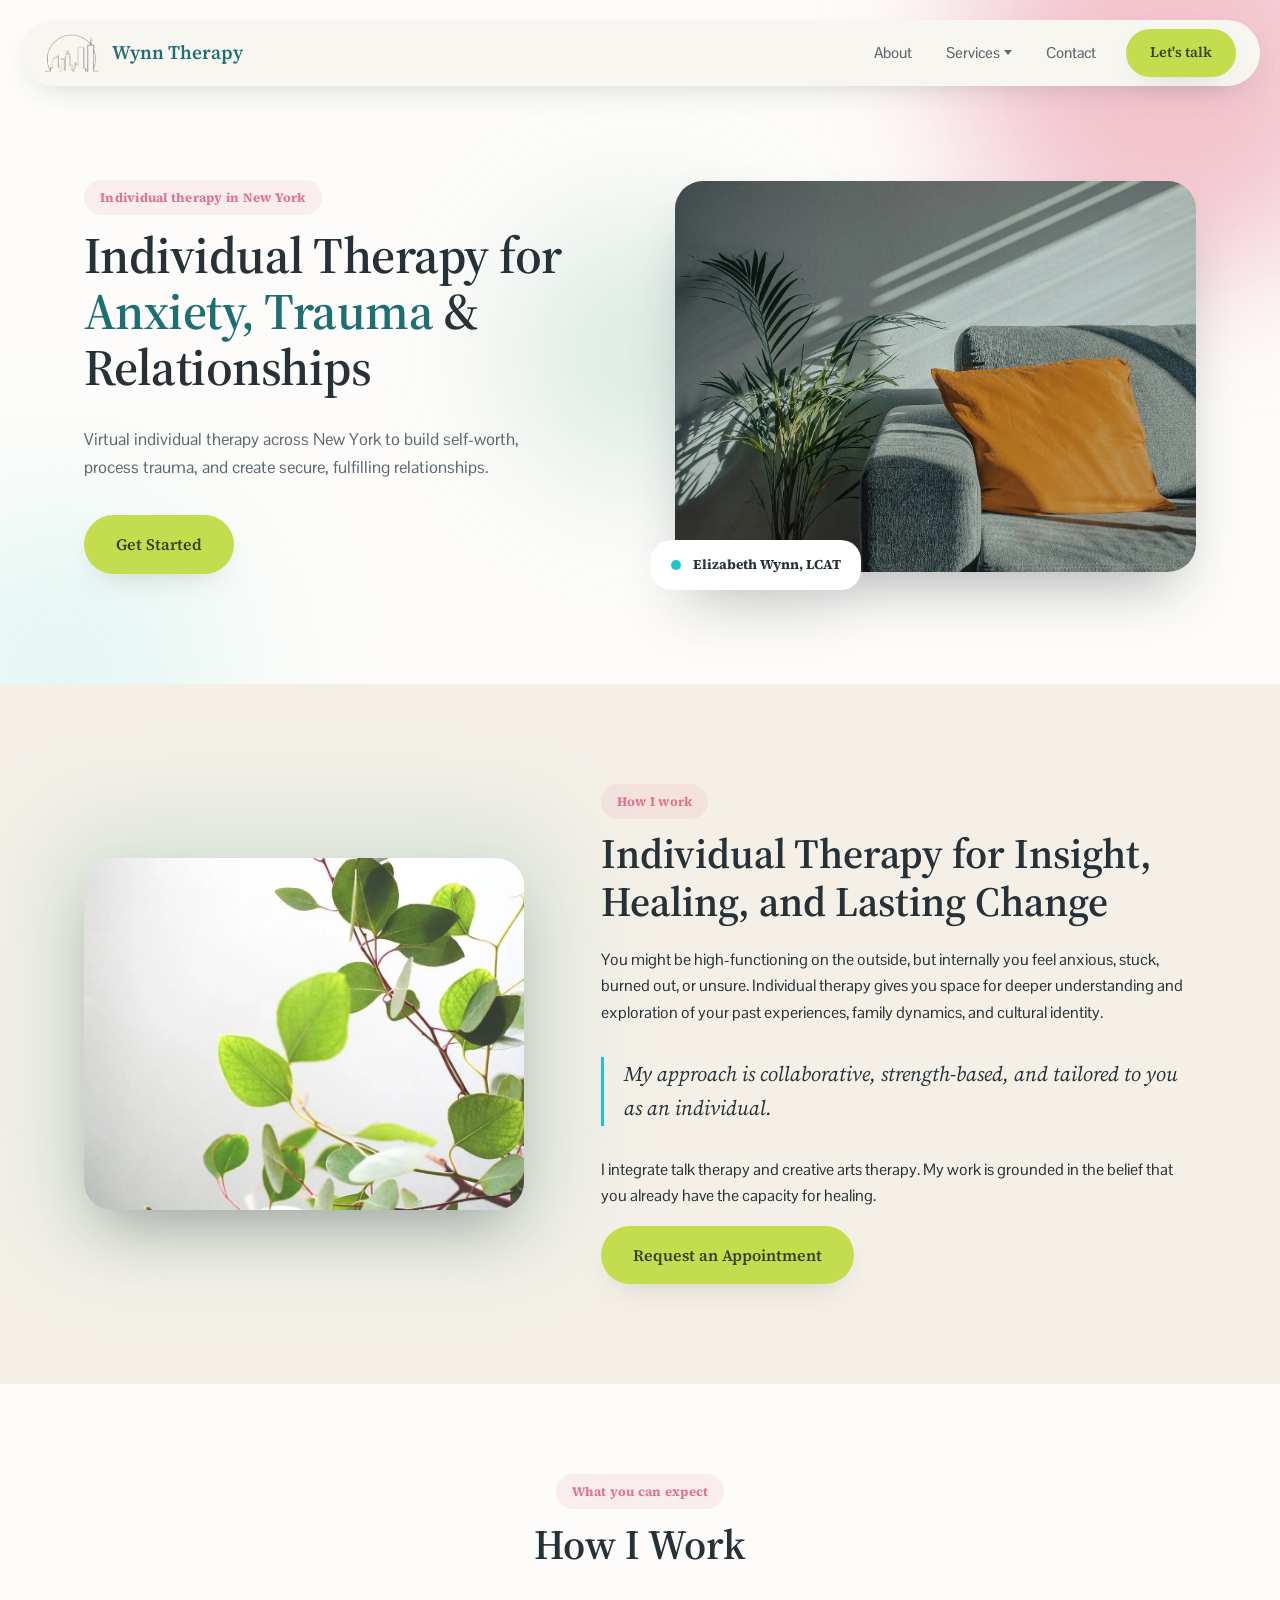
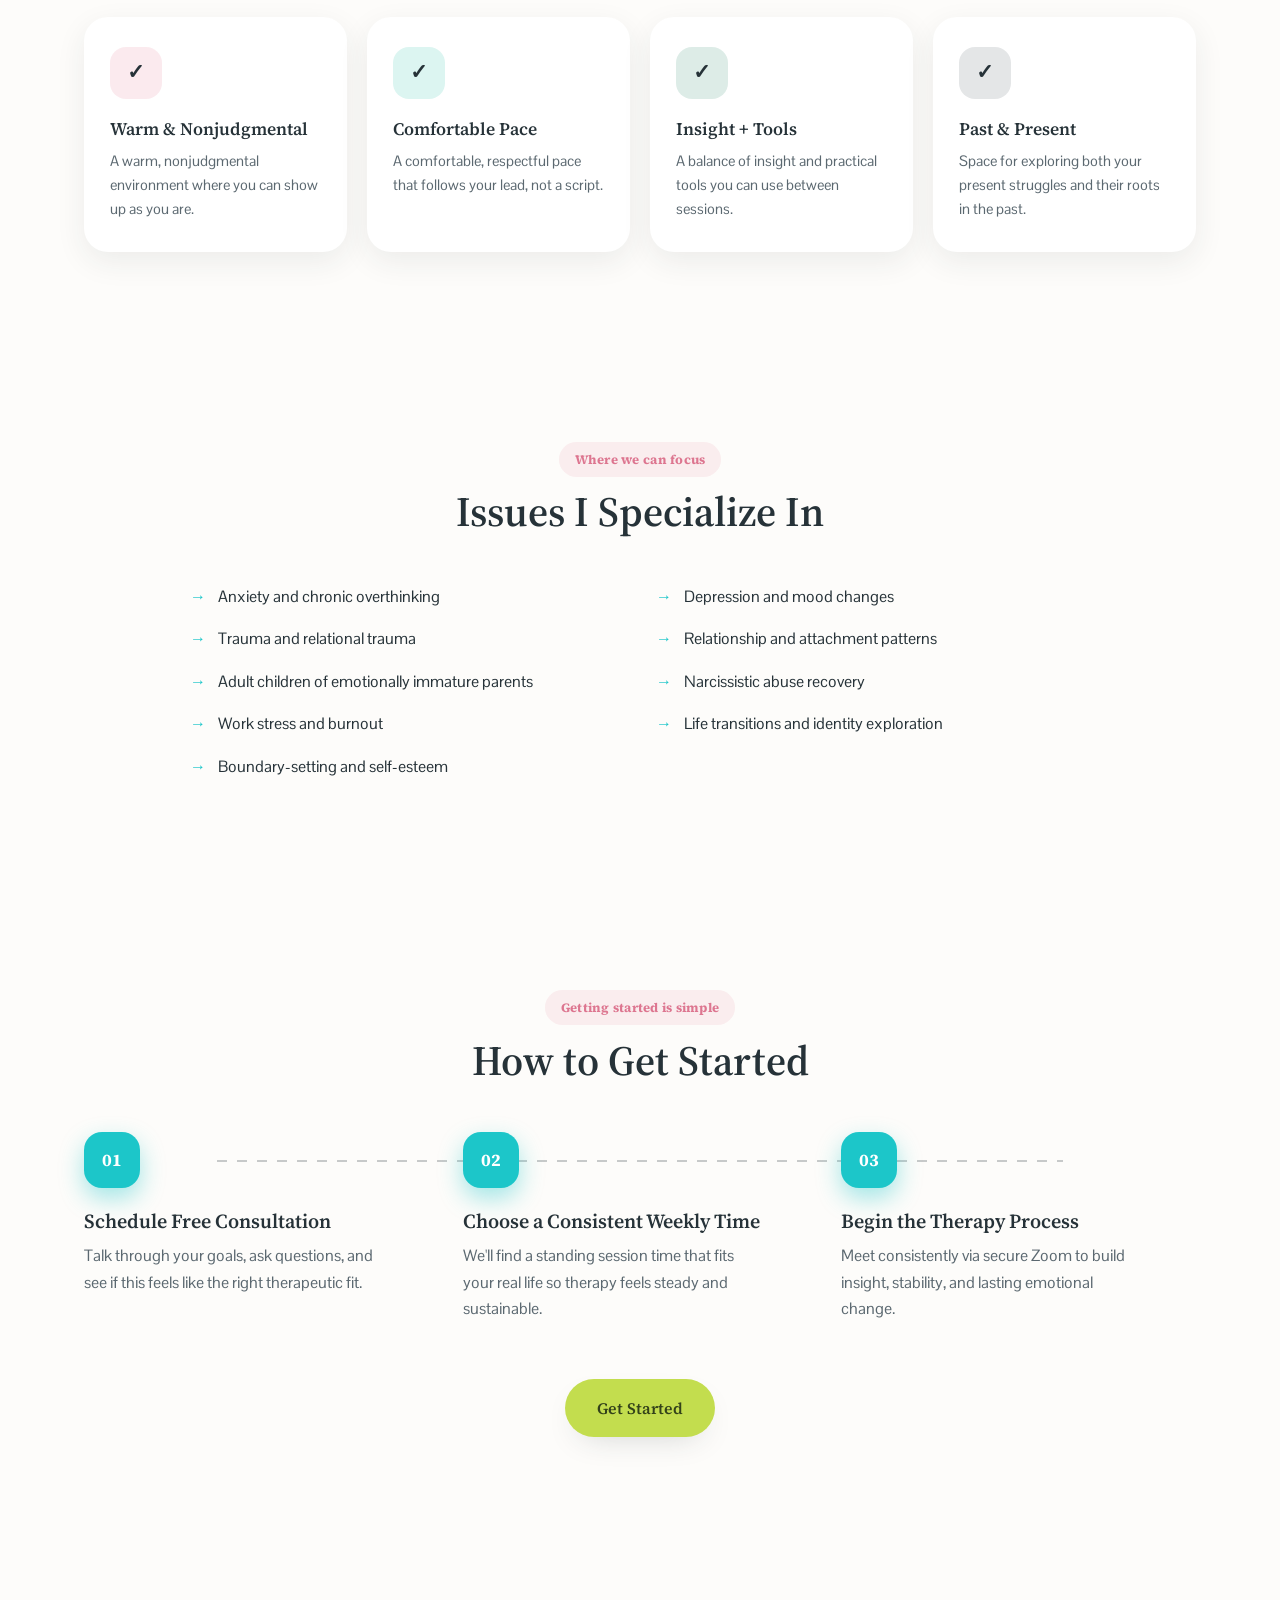
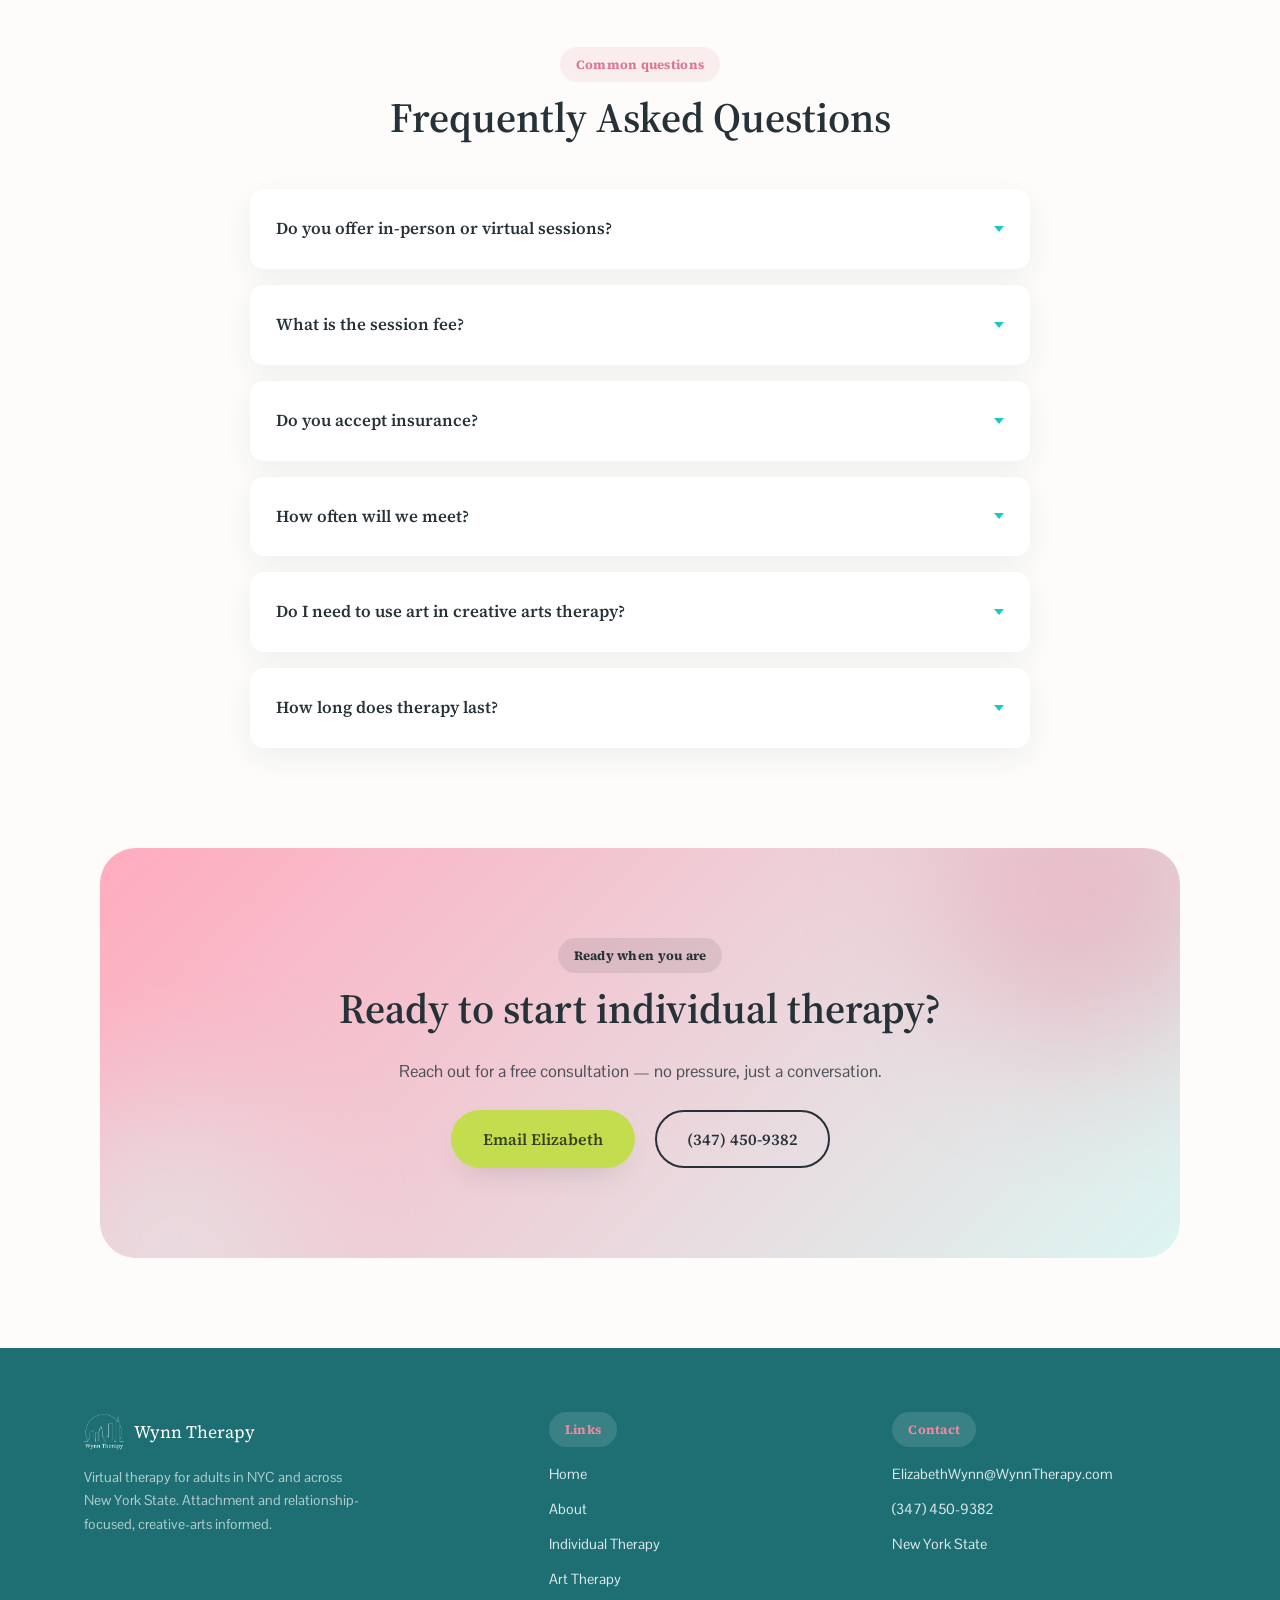
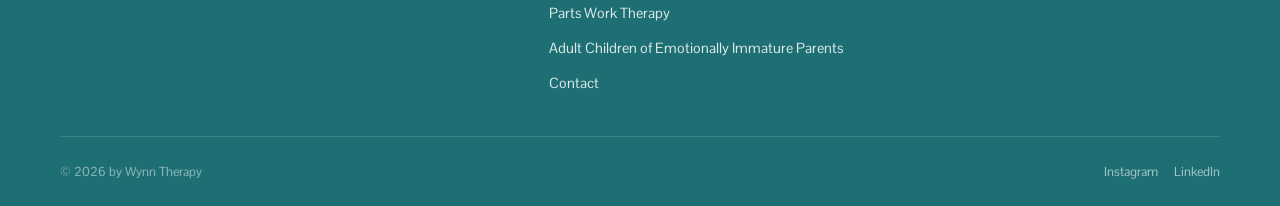
==== individual-therapy.html @ 51905dd5 "Add Individual Therapy page and nav dropdown New individual-therapy.html matches the homepage design" ====
<!doctype html>
<html lang="en">
<head>
<meta charset="UTF-8" />
<meta name="viewport" content="width=device-width, initial-scale=1.0" />
<title>Individual Therapy in New York | Wynn Therapy</title>
<meta name="description" content="Virtual individual therapy across New York to build self-worth, process trauma, and create secure, fulfilling relationships." />
<meta property="og:title" content="Individual Therapy in New York | Wynn Therapy" />
<meta property="og:description" content="Virtual individual therapy across New York to build self-worth, process trauma, and create secure, fulfilling relationships." />
<meta property="og:type" content="website" />
<link rel="icon" href="images/logo.png" />
<link rel="preconnect" href="https://fonts.googleapis.com" />
<link rel="preconnect" href="https://fonts.gstatic.com" crossorigin />
<link href="https://fonts.googleapis.com/css2?family=Source+Serif+Pro:ital,wght@0,500;0,600;1,500&amp;family=Pontano+Sans:wght@400&amp;display=swap" rel="stylesheet" />
<link rel="stylesheet" href="styles.css" />
</head>
<body>

<a class="skip-link" href="#main">Skip to content</a>

<header class="site-header" id="top">
  <div class="header-inner">
    <a class="brand" href="index.html">
      <img src="images/wynn-therapy-logo.png" alt="Wynn Therapy" width="56" height="56" />
      <span>Wynn Therapy</span>
    </a>

    <button class="nav-toggle" id="navToggle" aria-expanded="false" aria-controls="primaryNav">
      <span></span><span></span><span></span>
      <span class="sr-only">Menu</span>
    </button>

    <nav class="primary-nav" id="primaryNav">
      <a href="index.html#about">About</a>
      <div class="nav-dropdown">
        <a href="index.html#services">Services <span class="caret" aria-hidden="true"></span></a>
        <div class="dropdown-menu">
          <a href="individual-therapy.html">Individual Therapy</a>
          <a href="index.html#services">Creative Arts Therapy</a>
          <a href="index.html#services">Parts Work Therapy</a>
          <a href="index.html#services">Adult Children of Emotionally Immature Parents</a>
        </div>
      </div>
      <a href="index.html#contact">Contact</a>
      <a class="btn btn-primary btn-small" href="index.html#contact">Let's talk</a>
    </nav>
  </div>
</header>

<main id="main">

  <section class="hero">
    <div class="blob blob-1"></div>
    <div class="blob blob-2"></div>
    <div class="blob blob-3"></div>
    <div class="wrap hero-inner">
      <div class="hero-copy reveal">
        <span class="reveal eyebrow">Individual therapy in New York</span>
        <h1>Individual Therapy for <span class="hl">Anxiety, Trauma</span> &amp; Relationships</h1>
        <p class="lede">Virtual individual therapy across New York to build self-worth, process trauma, and create secure, fulfilling relationships.</p>
        <a class="btn btn-primary" href="index.html#contact">Get Started</a>
      </div>
      <div class="hero-figure reveal">
        <div class="card">
          <img src="images/svc-individual-hero.jpg" alt="A cozy sofa with a plant and a mustard-colored pillow, lit by soft window light" width="1407" height="2500" />
        </div>
        <div class="floating-chip">
          <span class="dot"></span>
          <span>Elizabeth Wynn, LCAT</span>
        </div>
      </div>
    </div>
  </section>

  <section class="about" id="about-therapy">
    <div class="wrap about-grid">
      <div class="about-media reveal">
        <div class="glow"></div>
        <img src="images/svc-individual-inline.jpg" alt="Green eucalyptus leaves against a white background" width="1000" height="1500" loading="lazy" />
      </div>
      <div class="about-copy reveal">
        <span class="eyebrow">How I work</span>
        <h2>Individual Therapy for Insight, Healing, and Lasting Change</h2>
        <p>You might be high-functioning on the outside, but internally you feel anxious, stuck, burned out, or unsure. Individual therapy gives you space for deeper understanding and exploration of your past experiences, family dynamics, and cultural identity.</p>
        <p class="pull-quote">My approach is collaborative, strength-based, and tailored to you as an individual.</p>
        <p>I integrate talk therapy and creative arts therapy. My work is grounded in the belief that you already have the capacity for healing.</p>
        <a class="btn btn-primary" href="index.html#contact">Request an Appointment</a>
      </div>
    </div>
  </section>

  <section class="benefits">
    <div class="wrap">
      <div class="section-head center reveal">
        <span class="reveal eyebrow eyebrow-center">What you can expect</span>
        <h2>How I Work</h2>
      </div>
      <div class="benefit-grid">
        <article class="benefit-card reveal">
          <div class="icon-chip check-icon">&check;</div>
          <h3>Warm &amp; Nonjudgmental</h3>
          <p>A warm, nonjudgmental environment where you can show up as you are.</p>
        </article>
        <article class="benefit-card reveal">
          <div class="icon-chip check-icon">&check;</div>
          <h3>Comfortable Pace</h3>
          <p>A comfortable, respectful pace that follows your lead, not a script.</p>
        </article>
        <article class="benefit-card reveal">
          <div class="icon-chip check-icon">&check;</div>
          <h3>Insight + Tools</h3>
          <p>A balance of insight and practical tools you can use between sessions.</p>
        </article>
        <article class="benefit-card reveal">
          <div class="icon-chip check-icon">&check;</div>
          <h3>Past &amp; Present</h3>
          <p>Space for exploring both your present struggles and their roots in the past.</p>
        </article>
      </div>
    </div>
  </section>

  <section class="issues">
    <div class="wrap">
      <div class="section-head center reveal">
        <span class="reveal eyebrow eyebrow-center">Where we can focus</span>
        <h2>Issues I Specialize In</h2>
      </div>
      <ul class="issue-list reveal">
        <li>Anxiety and chronic overthinking</li>
        <li>Depression and mood changes</li>
        <li>Trauma and relational trauma</li>
        <li>Relationship and attachment patterns</li>
        <li>Adult children of emotionally immature parents</li>
        <li>Narcissistic abuse recovery</li>
        <li>Work stress and burnout</li>
        <li>Life transitions and identity exploration</li>
        <li>Boundary-setting and self-esteem</li>
      </ul>
    </div>
  </section>

  <section class="process" id="process">
    <div class="wrap">
      <div class="section-head center reveal">
        <span class="reveal eyebrow eyebrow-center">Getting started is simple</span>
        <h2>How to Get Started</h2>
      </div>
      <ol class="process-grid">
        <li class="process-card reveal">
          <span class="process-num">01</span>
          <h3>Schedule Free Consultation</h3>
          <p>Talk through your goals, ask questions, and see if this feels like the right therapeutic fit.</p>
        </li>
        <li class="process-card reveal">
          <span class="process-num">02</span>
          <h3>Choose a Consistent Weekly Time</h3>
          <p>We'll find a standing session time that fits your real life so therapy feels steady and sustainable.</p>
        </li>
        <li class="process-card reveal">
          <span class="process-num">03</span>
          <h3>Begin the Therapy Process</h3>
          <p>Meet consistently via secure Zoom to build insight, stability, and lasting emotional change.</p>
        </li>
      </ol>
      <div class="process-cta reveal">
        <a class="btn btn-primary" href="index.html#contact">Get Started</a>
      </div>
    </div>
  </section>

  <section class="faq">
    <div class="wrap">
      <div class="section-head center reveal">
        <span class="reveal eyebrow eyebrow-center">Common questions</span>
        <h2>Frequently Asked Questions</h2>
      </div>
      <div class="faq-list reveal">
        <details class="faq-item">
          <summary>Do you offer in-person or virtual sessions?<span class="chevron"></span></summary>
          <p>All sessions are provided virtually via HIPAA-compliant Zoom for clients located in New York State.</p>
        </details>
        <details class="faq-item">
          <summary>What is the session fee?<span class="chevron"></span></summary>
          <p>Sessions are $150 each.</p>
        </details>
        <details class="faq-item">
          <summary>Do you accept insurance?<span class="chevron"></span></summary>
          <p>I'm in-network with Cigna, Aetna, and Carelon Behavioral Health. I also offer superbills for out-of-network clients and partner with Thrizer.</p>
        </details>
        <details class="faq-item">
          <summary>How often will we meet?<span class="chevron"></span></summary>
          <p>Most clients attend weekly sessions.</p>
        </details>
        <details class="faq-item">
          <summary>Do I need to use art in creative arts therapy?<span class="chevron"></span></summary>
          <p>No &mdash; incorporating art into sessions is always optional.</p>
        </details>
        <details class="faq-item">
          <summary>How long does therapy last?<span class="chevron"></span></summary>
          <p>This varies by individual goals, needs, and pace &mdash; we'll check in regularly on how it's going.</p>
        </details>
      </div>
    </div>
  </section>

  <div class="wrap cta-band-wrap" id="contact">
    <div class="cta-band reveal">
      <div class="blob-f"></div>
      <div class="blob-f2"></div>
      <div class="cta-band-inner">
        <span class="eyebrow eyebrow-light eyebrow-center">Ready when you are</span>
        <h2>Ready to start individual therapy?</h2>
        <p>Reach out for a free consultation &mdash; no pressure, just a conversation.</p>
        <div class="contact-links">
          <a class="btn btn-primary" href="mailto:ElizabethWynn@WynnTherapy.com">Email Elizabeth</a>
          <a class="btn btn-outline-light" href="tel:+13474509382">(347) 450-9382</a>
        </div>
      </div>
    </div>
  </div>

</main>

<footer class="site-footer">
  <div class="wrap footer-inner">
    <div>
      <div class="footer-brand">
        <img src="images/logo-white.png" alt="Wynn Therapy" width="40" height="40" />
        <span>Wynn Therapy</span>
      </div>
      <p class="footer-blurb">Virtual therapy for adults in NYC and across New York State. Attachment and relationship-focused, creative-arts informed.</p>
    </div>

    <div class="footer-col">
      <span class="eyebrow">Links</span>
      <nav class="footer-nav" aria-label="Footer">
        <a href="index.html#top">Home</a>
        <a href="index.html#about">About</a>
        <a href="individual-therapy.html">Individual Therapy</a>
        <a href="index.html#services">Art Therapy</a>
        <a href="index.html#services">Parts Work Therapy</a>
        <a href="index.html#services">Adult Children of Emotionally Immature Parents</a>
        <a href="index.html#contact">Contact</a>
      </nav>
    </div>

    <div class="footer-col">
      <span class="eyebrow">Contact</span>
      <div class="footer-contact">
        <a href="mailto:ElizabethWynn@WynnTherapy.com">ElizabethWynn@WynnTherapy.com</a>
        <a href="tel:+13474509382">(347) 450-9382</a>
        <p>New York State</p>
      </div>
    </div>
  </div>
  <div class="wrap footer-bottom">
    <span>&copy; 2026 by Wynn Therapy</span>
    <div class="footer-social">
      <a href="https://www.instagram.com/wynntherapy/">Instagram</a>
      <a href="https://www.linkedin.com/in/elizabeth-wynn-lcat-0b7128a/">LinkedIn</a>
    </div>
  </div>
</footer>

<script src="script.js"></script>
</body>
</html>
---- styles.css ----
/* ---------- Foundations ---------- */
:root {
  --ink: #263238;
  --ink-deep: #1c2529;
  --ink-soft: #5b6870;
  --cream: #fdfcfa;
  --panel: #f4f0e8;
  --mint: #e3f3ef;
  --mint-deep: #cdeae2;
  --mint-mid: #8fc0ae;
  --rose: #e78ba1;
  --rose-deep: #dd7690;
  --lime: #c3dd4e;
  --lime-deep: #a9c435;
  --mint-bg: #dcf5f1;
  --teal-accent: #1e6f73;
  --teal-deep: #123f42;
  --cyan-accent: #1cc6c9;
  --white: #ffffff;
  --radius: 14px;
  --radius-lg: 28px;
  --shadow: 0 12px 32px -16px rgba(38, 50, 56, 0.25);
  --shadow-lg: 0 30px 60px -20px rgba(28, 37, 41, 0.35);
  --font-display: "Source Serif Pro", Georgia, serif;
  --font-body: "Pontano Sans", -apple-system, BlinkMacSystemFont, sans-serif;
  --wrap: 1160px;
}

* { box-sizing: border-box; }
html { scroll-behavior: smooth; }

@media (prefers-reduced-motion: reduce) {
  html { scroll-behavior: auto; }
  * { animation-duration: 0.001ms !important; transition-duration: 0.001ms !important; }
}

body {
  margin: 0;
  font-family: var(--font-body);
  color: var(--ink);
  background: var(--cream);
  line-height: 1.65;
  -webkit-font-smoothing: antialiased;
  overflow-x: hidden;
}

img { max-width: 100%; display: block; }

h1, h2, h3 {
  font-family: var(--font-display);
  font-weight: 600;
  line-height: 1.15;
  margin: 0 0 0.5em;
  color: var(--ink);
}

h2 { font-size: clamp(1.75rem, 1.4rem + 1.5vw, 2.6rem); }
h3 { font-size: 1.25rem; }

p { margin: 0 0 1em; }

.wrap {
  max-width: var(--wrap);
  margin: 0 auto;
  padding: 0 24px;
}

.wrap-wide {
  padding: 0 24px;
}

.skip-link {
  position: absolute;
  left: -999px;
  top: 0;
  background: var(--ink);
  color: var(--white);
  padding: 12px 20px;
  z-index: 200;
  border-radius: 0 0 8px 0;
}
.skip-link:focus { left: 0; }

.sr-only {
  position: absolute;
  width: 1px; height: 1px;
  overflow: hidden;
  clip: rect(0 0 0 0);
}

a { color: inherit; }

:focus-visible {
  outline: 3px solid var(--teal-accent);
  outline-offset: 3px;
}

.eyebrow {
  display: inline-block;
  font-family: var(--font-display);
  text-transform: none;
  letter-spacing: 0.02em;
  font-size: 0.8rem;
  font-weight: 700;
  color: var(--rose-deep);
  background: rgba(231, 139, 161, 0.14);
  padding: 7px 16px;
  border-radius: 999px;
  margin-bottom: 0.9em;
}
.eyebrow-light { color: var(--white); background: rgba(255, 255, 255, 0.18); }
.eyebrow-center { display: block; text-align: center; margin: 0 auto 0.9em; width: fit-content; }

.section-head { max-width: 620px; margin-bottom: 48px; }
.section-head.center { max-width: 640px; margin-left: auto; margin-right: auto; text-align: center; }
.section-head h2 { margin-top: 0.2em; }

.hl { color: var(--teal-accent); }

/* ---------- Buttons ---------- */
.btn {
  display: inline-flex;
  align-items: center;
  justify-content: center;
  gap: 8px;
  padding: 14px 30px;
  border-radius: 999px;
  font-family: var(--font-display);
  font-weight: 600;
  text-decoration: none;
  transition: transform 0.15s ease, box-shadow 0.15s ease, background 0.15s ease;
  cursor: pointer;
  border: 2px solid transparent;
  font-size: 1rem;
}
.btn:hover { transform: translateY(-2px); }

.btn-primary {
  background: var(--lime);
  color: #33421a;
  box-shadow: var(--shadow);
}
.btn-primary:hover { background: var(--lime-deep); }

.btn-outline {
  background: transparent;
  border-color: var(--ink);
  color: var(--ink);
}
.btn-outline:hover { background: var(--ink); color: var(--white); }

.btn-outline-light {
  background: transparent;
  border-color: var(--white);
  color: var(--white);
}
.btn-outline-light:hover { background: var(--white); color: var(--teal-accent); }

.btn-small { padding: 10px 22px; font-size: 0.9rem; }

.arrow-link {
  display: inline-flex;
  align-items: center;
  gap: 6px;
  font-family: var(--font-display);
  font-weight: 700;
  font-size: 0.92rem;
  text-decoration: none;
  color: var(--cyan-accent);
  transition: gap 0.2s ease, color 0.2s ease;
}
.arrow-link .arrow { transition: transform 0.2s ease; }
.arrow-link:hover .arrow { transform: translateX(4px); }
.arrow-link:hover { color: var(--ink); }

/* ---------- Header ---------- */
.site-header {
  position: fixed;
  top: 20px;
  left: 20px;
  right: 20px;
  z-index: 100;
  background: #f8f6f1;
  border-radius: 999px;
  box-shadow: var(--shadow);
}

.header-inner {
  display: flex;
  align-items: center;
  justify-content: space-between;
  padding: 5px 24px;
}

.brand {
  display: flex;
  align-items: center;
  gap: 12px;
  text-decoration: none;
  color: var(--ink);
}
.brand img {
  width: 56px;
  height: 56px;
  object-fit: contain;
}
.brand span {
  font-family: var(--font-display);
  font-weight: 600;
  font-size: 1.2rem;
  color: #1e6f73;
}

.primary-nav {
  display: flex;
  align-items: center;
  gap: 6px;
}
.primary-nav a:not(.btn) {
  text-decoration: none;
  font-weight: 500;
  font-size: 0.95rem;
  color: var(--ink-soft);
  padding: 9px 14px;
  border-radius: 999px;
  transition: background 0.2s ease, color 0.2s ease;
}
.primary-nav a:not(.btn):hover { background: var(--mint-bg); color: var(--ink); }
.primary-nav .btn { margin-left: 10px; }

.nav-dropdown { position: relative; }
.nav-dropdown > a { display: inline-flex; align-items: center; gap: 4px; }
.nav-dropdown .caret {
  display: inline-block;
  width: 0;
  height: 0;
  border-left: 4px solid transparent;
  border-right: 4px solid transparent;
  border-top: 5px solid currentColor;
  transition: transform 0.2s ease;
}
.nav-dropdown:hover .caret, .nav-dropdown:focus-within .caret { transform: rotate(180deg); }
.dropdown-menu {
  position: absolute;
  top: calc(100% + 10px);
  left: 0;
  min-width: 260px;
  background: var(--white);
  border-radius: 18px;
  box-shadow: var(--shadow);
  padding: 10px;
  display: flex;
  flex-direction: column;
  gap: 2px;
  opacity: 0;
  visibility: hidden;
  transform: translateY(8px);
  transition: opacity 0.2s ease, transform 0.2s ease, visibility 0.2s;
  z-index: 10;
}
.nav-dropdown:hover .dropdown-menu,
.nav-dropdown:focus-within .dropdown-menu {
  opacity: 1;
  visibility: visible;
  transform: translateY(0);
}
.dropdown-menu a {
  padding: 10px 14px !important;
  border-radius: 12px !important;
  font-size: 0.9rem !important;
  white-space: nowrap;
}

.nav-toggle {
  display: none;
  flex-direction: column;
  gap: 5px;
  background: none;
  border: none;
  cursor: pointer;
  padding: 8px;
}
.nav-toggle span {
  width: 26px;
  height: 2px;
  background: var(--ink);
  border-radius: 2px;
  transition: transform 0.2s ease, opacity 0.2s ease;
}

/* ---------- Reveal animation ---------- */
.reveal {
  opacity: 0;
  transform: translateY(24px);
  transition: opacity 0.6s ease, transform 0.6s ease;
}
.reveal.is-visible {
  opacity: 1;
  transform: translateY(0);
}

.eyebrow.reveal {
  transform: translateY(10px);
  transition: opacity 0.9s cubic-bezier(0.34, 1.56, 0.64, 1), transform 0.9s cubic-bezier(0.34, 1.56, 0.64, 1);
}
.eyebrow.reveal.is-visible {
  opacity: 1;
  transform: translateY(0);
}

/* ---------- Hero ---------- */
.hero {
  position: relative;
  padding: 180px 0 110px;
  overflow: hidden;
}
.blob {
  position: absolute;
  border-radius: 50%;
  filter: blur(70px);
  opacity: 0.5;
  z-index: 0;
  pointer-events: none;
}
.blob-1 { width: 420px; height: 420px; background: var(--rose); top: -140px; right: -100px; }
.blob-2 { width: 340px; height: 340px; background: var(--mint-bg); bottom: -160px; left: -110px; opacity: 0.7; }
.blob-3 { width: 260px; height: 260px; background: var(--mint-mid); top: 220px; left: 40%; opacity: 0.3; }

.hero-inner {
  position: relative;
  z-index: 1;
  display: grid;
  grid-template-columns: 1fr 1fr;
  gap: clamp(30px, 6vw, 70px);
  align-items: center;
}
.hero-copy h1 {
  font-weight: 600;
  font-size: clamp(2rem, 1.6rem + 2.2vw, 3.2rem);
  line-height: 1.1;
  letter-spacing: -0.01em;
  margin-bottom: 0.6em;
}
.hero-copy p.lede {
  font-size: 1.05rem;
  color: var(--ink-soft);
  max-width: 460px;
  margin-bottom: 2em;
}
.hero-figure { position: relative; }
.hero-figure .card {
  border-radius: var(--radius-lg);
  overflow: hidden;
  box-shadow: var(--shadow-lg);
  aspect-ratio: 4 / 3;
}
.hero-figure img { width: 100%; height: 100%; object-fit: cover; }
.floating-chip {
  position: absolute;
  bottom: -18px;
  left: -24px;
  background: var(--white);
  border-radius: 20px;
  padding: 14px 20px;
  box-shadow: var(--shadow-lg);
  display: flex;
  align-items: center;
  gap: 12px;
}
.floating-chip .dot {
  width: 10px;
  height: 10px;
  border-radius: 50%;
  background: #1cc6c9;
  flex-shrink: 0;
}
.floating-chip span:last-child {
  font-family: var(--font-display);
  font-weight: 700;
  font-size: 0.85rem;
  color: var(--ink);
}

/* ---------- Benefits ---------- */
.benefits { padding: 90px 0; }
.benefit-grid {
  display: grid;
  grid-template-columns: repeat(4, 1fr);
  gap: 20px;
}
.benefit-card {
  background: var(--white);
  border-radius: 24px;
  padding: 30px 26px;
  box-shadow: 0 10px 30px rgba(38, 50, 56, 0.08);
  transition: transform 0.3s ease, box-shadow 0.3s ease;
}
.benefit-card:hover { transform: translateY(-6px); box-shadow: 0 20px 40px rgba(38, 50, 56, 0.14); }
.icon-chip {
  width: 52px;
  height: 52px;
  border-radius: 16px;
  display: flex;
  align-items: center;
  justify-content: center;
  margin-bottom: 20px;
}
.icon-chip img { width: 26px; height: 26px; }
.icon-chip.check-icon {
  font-size: 1.3rem;
  font-weight: 700;
  color: var(--ink);
  line-height: 1;
}
.benefit-card:nth-child(1) .icon-chip { background: rgba(231, 139, 161, 0.18); }
.benefit-card:nth-child(2) .icon-chip { background: var(--mint-bg); }
.benefit-card:nth-child(3) .icon-chip { background: rgba(143, 192, 174, 0.3); }
.benefit-card:nth-child(4) .icon-chip { background: rgba(38, 50, 56, 0.12); }
.benefit-card h3 { font-size: 1.1rem; margin-bottom: 10px; }
.benefit-card p { color: var(--ink-soft); font-size: 0.92rem; margin-bottom: 0; }

/* ---------- About / Intro ---------- */
.about { background: var(--panel); padding: 100px 0; }
.about-grid {
  display: grid;
  grid-template-columns: 0.85fr 1.15fr;
  gap: clamp(30px, 6vw, 80px);
  align-items: center;
}
.about-media { position: relative; }
.about-media .glow {
  position: absolute;
  inset: -30px;
  background: var(--mint-mid);
  opacity: 0.3;
  filter: blur(50px);
  border-radius: 40px;
  z-index: 0;
}
.about-media img {
  position: relative;
  z-index: 1;
  border-radius: var(--radius-lg);
  box-shadow: var(--shadow-lg);
  aspect-ratio: 5 / 4;
  width: 100%;
  height: auto;
  object-fit: cover;
}
.pull-quote {
  font-family: var(--font-display);
  font-style: italic;
  font-size: 1.3rem;
  color: var(--ink);
  border-left: 3px solid var(--cyan-accent);
  padding-left: 20px;
  margin: 1.5em 0;
}

/* ---------- Services ---------- */
.services { padding: 100px 0; }
.service-grid {
  display: grid;
  grid-template-columns: repeat(4, 1fr);
  gap: 24px;
}
.service-card {
  display: flex;
  flex-direction: column;
  border-radius: 26px;
  overflow: hidden;
  box-shadow: 0 10px 26px rgba(38, 50, 56, 0.08);
  transition: transform 0.3s ease, box-shadow 0.3s ease;
}
.service-card:hover { transform: translateY(-6px); box-shadow: 0 20px 40px rgba(38, 50, 56, 0.14); }
.service-card:nth-child(1) { background: linear-gradient(160deg, #fff 0%, rgba(231, 139, 161, 0.22) 130%); }
.service-card:nth-child(2) { background: linear-gradient(160deg, #fff 0%, var(--mint-bg) 130%); }
.service-card:nth-child(3) { background: linear-gradient(160deg, #fff 0%, rgba(143, 192, 174, 0.28) 130%); }
.service-card:nth-child(4) { background: linear-gradient(160deg, #fff 0%, rgba(38, 50, 56, 0.14) 130%); }
.service-card img {
  width: 100%;
  height: auto;
  aspect-ratio: 4 / 3;
  object-fit: cover;
}
.service-card-body { padding: 24px 22px 28px; }
.service-card h3 { font-size: 1.1rem; }
.service-card p { color: var(--ink-soft); font-size: 0.92rem; margin-bottom: 1.25em; }

/* ---------- Credentials ---------- */
.creds { padding: 60px 0; }
.creds .eyebrow { display: block; text-align: center; margin: 0 auto 26px; width: fit-content; }
.creds-track {
  display: flex;
  align-items: center;
  justify-content: center;
  flex-wrap: wrap;
  gap: 16px;
}
.creds-track .chip {
  padding: 14px 20px;
  display: flex;
  align-items: center;
  justify-content: center;
}
.creds-track img { height: 60px; width: auto; max-width: 165px; object-fit: contain; }

/* ---------- Bio ---------- */
.bio { background: var(--panel); padding: 110px 0; }
.bio-grid {
  display: grid;
  grid-template-columns: 0.7fr 1.3fr;
  gap: clamp(30px, 6vw, 80px);
  align-items: center;
}
.bio-media { position: relative; }
.bio-media .glow {
  position: absolute;
  inset: -26px;
  background: var(--rose);
  opacity: 0.3;
  filter: blur(50px);
  border-radius: 50%;
  z-index: 0;
}
.bio-media img {
  position: relative;
  z-index: 1;
  border-radius: var(--radius-lg);
  box-shadow: var(--shadow-lg);
  aspect-ratio: 1 / 1;
  width: 100%;
  height: auto;
  object-fit: cover;
}
.bio-copy h2 { font-size: clamp(1.5rem, 1.2rem + 1vw, 2rem); }

/* ---------- Process / Steps ---------- */
.process { padding: 110px 0; }
.process-grid {
  list-style: none;
  margin: 0;
  padding: 0;
  display: grid;
  grid-template-columns: repeat(3, 1fr);
  gap: 24px;
  position: relative;
}
.process-grid::before {
  content: "";
  position: absolute;
  top: 28px;
  left: 12%;
  right: 12%;
  height: 2px;
  background: repeating-linear-gradient(90deg, rgba(38, 50, 56, 0.25) 0 10px, transparent 10px 20px);
  z-index: 0;
}
.process-card { position: relative; z-index: 1; }
.process-num {
  width: 56px;
  height: 56px;
  border-radius: 18px;
  background: var(--cyan-accent);
  display: flex;
  align-items: center;
  justify-content: center;
  font-family: var(--font-display);
  font-weight: 700;
  font-size: 1.1rem;
  color: var(--white);
  margin-bottom: 22px;
  box-shadow: 0 10px 24px rgba(28, 198, 201, 0.4);
}
.process-card p { color: var(--ink-soft); margin-bottom: 0; max-width: 300px; }
.process-cta { text-align: center; margin-top: 56px; }

/* ---------- CTA band ---------- */
.cta-band-wrap { padding: 0 clamp(16px, 4vw, 40px) 90px; }
.cta-band {
  background: linear-gradient(135deg, #ffacbf, #dcf5f1);
  border-radius: 36px;
  text-align: center;
  padding: 90px 40px;
  color: var(--ink);
  position: relative;
  overflow: hidden;
}
.cta-band .eyebrow-light { color: var(--ink); background: rgba(38, 50, 56, 0.1); }
.cta-band .btn-outline-light { border-color: var(--ink); color: var(--ink); }
.cta-band .btn-outline-light:hover { background: var(--ink); color: var(--white); }
.cta-band .blob-f {
  position: absolute;
  width: 300px;
  height: 300px;
  background: var(--rose);
  opacity: 0.4;
  filter: blur(70px);
  border-radius: 50%;
  top: -100px;
  right: -60px;
}
.cta-band .blob-f2 {
  position: absolute;
  width: 280px;
  height: 280px;
  background: var(--mint-bg);
  opacity: 0.5;
  filter: blur(70px);
  border-radius: 50%;
  bottom: -120px;
  left: -80px;
}
.cta-band-inner { position: relative; z-index: 1; }
.cta-band h2 { color: var(--ink); max-width: 640px; margin: 0.3em auto 0.6em; }
.cta-band p { color: rgba(38, 50, 56, 0.8); font-size: 1.05rem; }
.contact-links {
  display: flex;
  gap: 20px;
  justify-content: center;
  flex-wrap: wrap;
  margin-top: 24px;
}

/* ---------- Issues checklist ---------- */
.issues { padding: 100px 0; }
.issue-list {
  list-style: none;
  margin: 0;
  padding: 0;
  display: grid;
  grid-template-columns: repeat(2, 1fr);
  gap: 16px 32px;
  max-width: 900px;
  margin-left: auto;
  margin-right: auto;
}
.issue-list li {
  display: flex;
  align-items: flex-start;
  gap: 12px;
  font-size: 1rem;
}
.issue-list li::before {
  content: "\2192";
  flex-shrink: 0;
  font-weight: 700;
  color: var(--cyan-accent);
}

/* ---------- FAQ ---------- */
.faq { padding: 100px 0; }
.faq-list {
  display: flex;
  flex-direction: column;
  gap: 16px;
  max-width: 780px;
  margin: 0 auto;
}
.faq-item {
  background: var(--white);
  border-radius: var(--radius);
  padding: 8px 26px;
  box-shadow: 0 10px 30px rgba(38, 50, 56, 0.06);
}
.faq-item summary {
  list-style: none;
  cursor: pointer;
  padding: 18px 0;
  display: flex;
  align-items: center;
  justify-content: space-between;
  gap: 16px;
  font-family: var(--font-display);
  font-weight: 600;
  font-size: 1.05rem;
}
.faq-item summary::-webkit-details-marker { display: none; }
.faq-item .chevron {
  display: inline-block;
  width: 0;
  height: 0;
  border-left: 5px solid transparent;
  border-right: 5px solid transparent;
  border-top: 6px solid var(--cyan-accent);
  transition: transform 0.2s ease;
  flex-shrink: 0;
}
.faq-item[open] .chevron { transform: rotate(180deg); }
.faq-item p { color: var(--ink-soft); padding-bottom: 20px; margin: 0; }

/* ---------- Footer ---------- */
.site-footer {
  background: #1e6f73;
  color: rgba(255, 255, 255, 0.75);
  padding: 64px 0 0;
}
.footer-inner {
  display: grid;
  grid-template-columns: 1.4fr 1fr 1fr;
  gap: 40px;
  padding-bottom: 40px;
  border-bottom: 1px solid rgba(255, 255, 255, 0.14);
}
.footer-brand {
  display: flex;
  align-items: center;
  gap: 10px;
  font-family: var(--font-display);
  color: var(--white);
  font-size: 1.1rem;
  margin-bottom: 14px;
}
.footer-blurb { font-size: 0.88rem; color: rgba(255, 255, 255, 0.65); max-width: 280px; margin-bottom: 0; }
.footer-col .eyebrow { display: block; margin-bottom: 16px; background: rgba(255, 255, 255, 0.12); color: var(--rose); width: fit-content; }
.footer-nav {
  display: flex;
  flex-direction: column;
  gap: 11px;
}
.footer-nav a, .footer-contact a {
  text-decoration: none;
  font-size: 0.9rem;
  color: rgba(255, 255, 255, 0.85);
  transition: color 0.15s ease;
}
.footer-nav a:hover, .footer-contact a:hover { color: var(--rose); }
.footer-contact {
  display: flex;
  flex-direction: column;
  gap: 11px;
}
.footer-contact p { margin: 0; font-size: 0.9rem; color: rgba(255, 255, 255, 0.85); }
.footer-bottom {
  display: flex;
  justify-content: space-between;
  align-items: center;
  padding: 24px 0;
  font-size: 0.8rem;
  color: rgba(255, 255, 255, 0.5);
  flex-wrap: wrap;
  gap: 10px;
}
.footer-social { display: flex; gap: 16px; }
.footer-social a { text-decoration: none; color: rgba(255, 255, 255, 0.6); }
.footer-social a:hover { color: var(--rose); }

/* ---------- Responsive ---------- */
@media (max-width: 900px) {
  .hero-inner { grid-template-columns: 1fr; }
  .hero-figure { order: -1; max-width: 360px; margin: 0 auto; }
  .benefit-grid { grid-template-columns: repeat(2, 1fr); }
  .about-grid { grid-template-columns: 1fr; }
  .about-media { max-width: 420px; margin: 0 auto; }
  .service-grid { grid-template-columns: repeat(2, 1fr); }
  .bio-grid { grid-template-columns: 1fr; }
  .bio-media { max-width: 320px; margin: 0 auto; }
  .process-grid { grid-template-columns: 1fr; }
  .process-grid::before { display: none; }
  .footer-inner { grid-template-columns: 1fr; }
  .issue-list { grid-template-columns: 1fr; }
}

@media (max-width: 720px) {
  .nav-toggle { display: flex; }
  .primary-nav {
    position: absolute;
    top: calc(100% + 12px);
    left: 0;
    right: 0;
    background: var(--white);
    border-radius: 24px;
    box-shadow: var(--shadow);
    flex-direction: column;
    align-items: stretch;
    gap: 0;
    padding: 8px 24px 20px;
    display: none;
  }
  .primary-nav.is-open { display: flex; }
  .primary-nav a:not(.btn) { padding: 12px 0; border-radius: 0; }
  .primary-nav a:not(.btn):hover { background: none; }
  .primary-nav .btn { margin-top: 12px; margin-left: 0; align-self: flex-start; }
  .nav-dropdown .caret { display: none; }
  .dropdown-menu {
    position: static;
    opacity: 1;
    visibility: visible;
    transform: none;
    box-shadow: none;
    background: var(--mint);
    margin: 4px 0 8px;
    padding: 4px 10px;
  }
  .dropdown-menu a { padding: 10px 4px !important; }
  .benefit-grid, .service-grid { grid-template-columns: 1fr; }
}
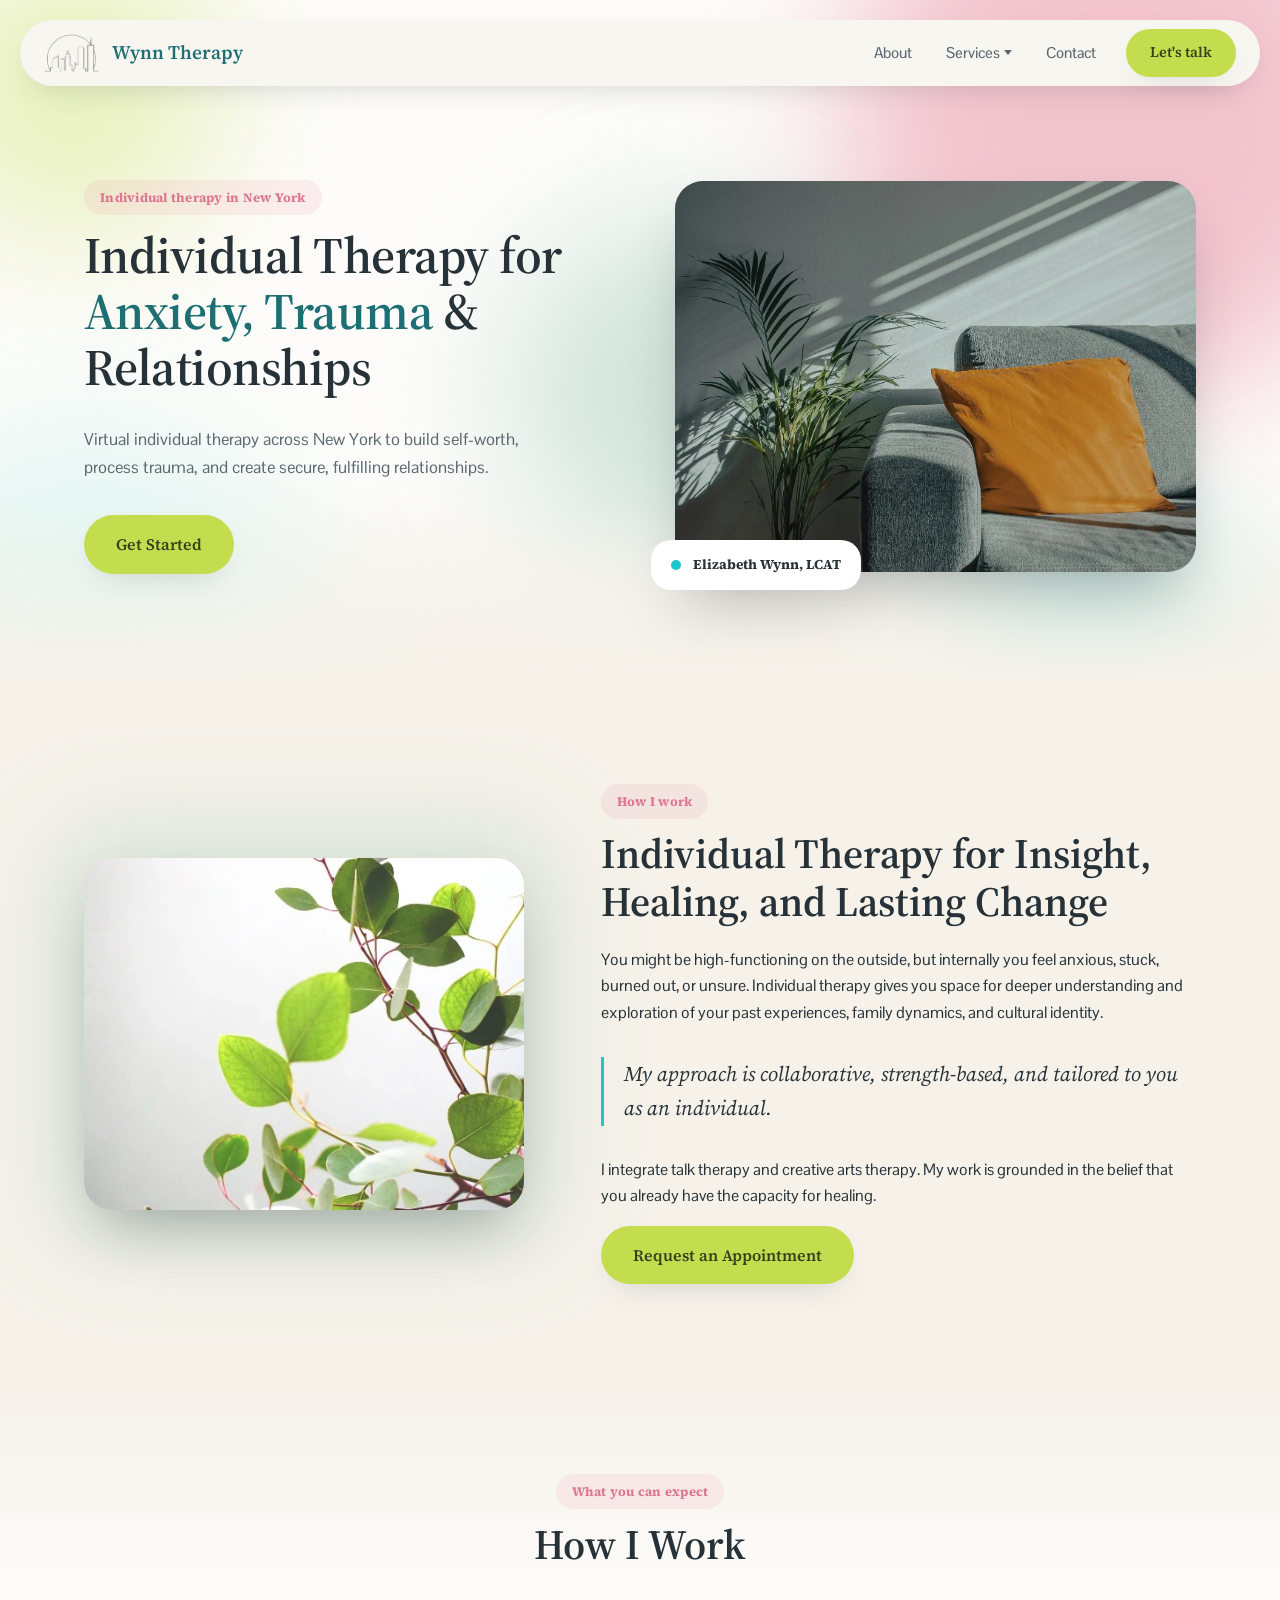
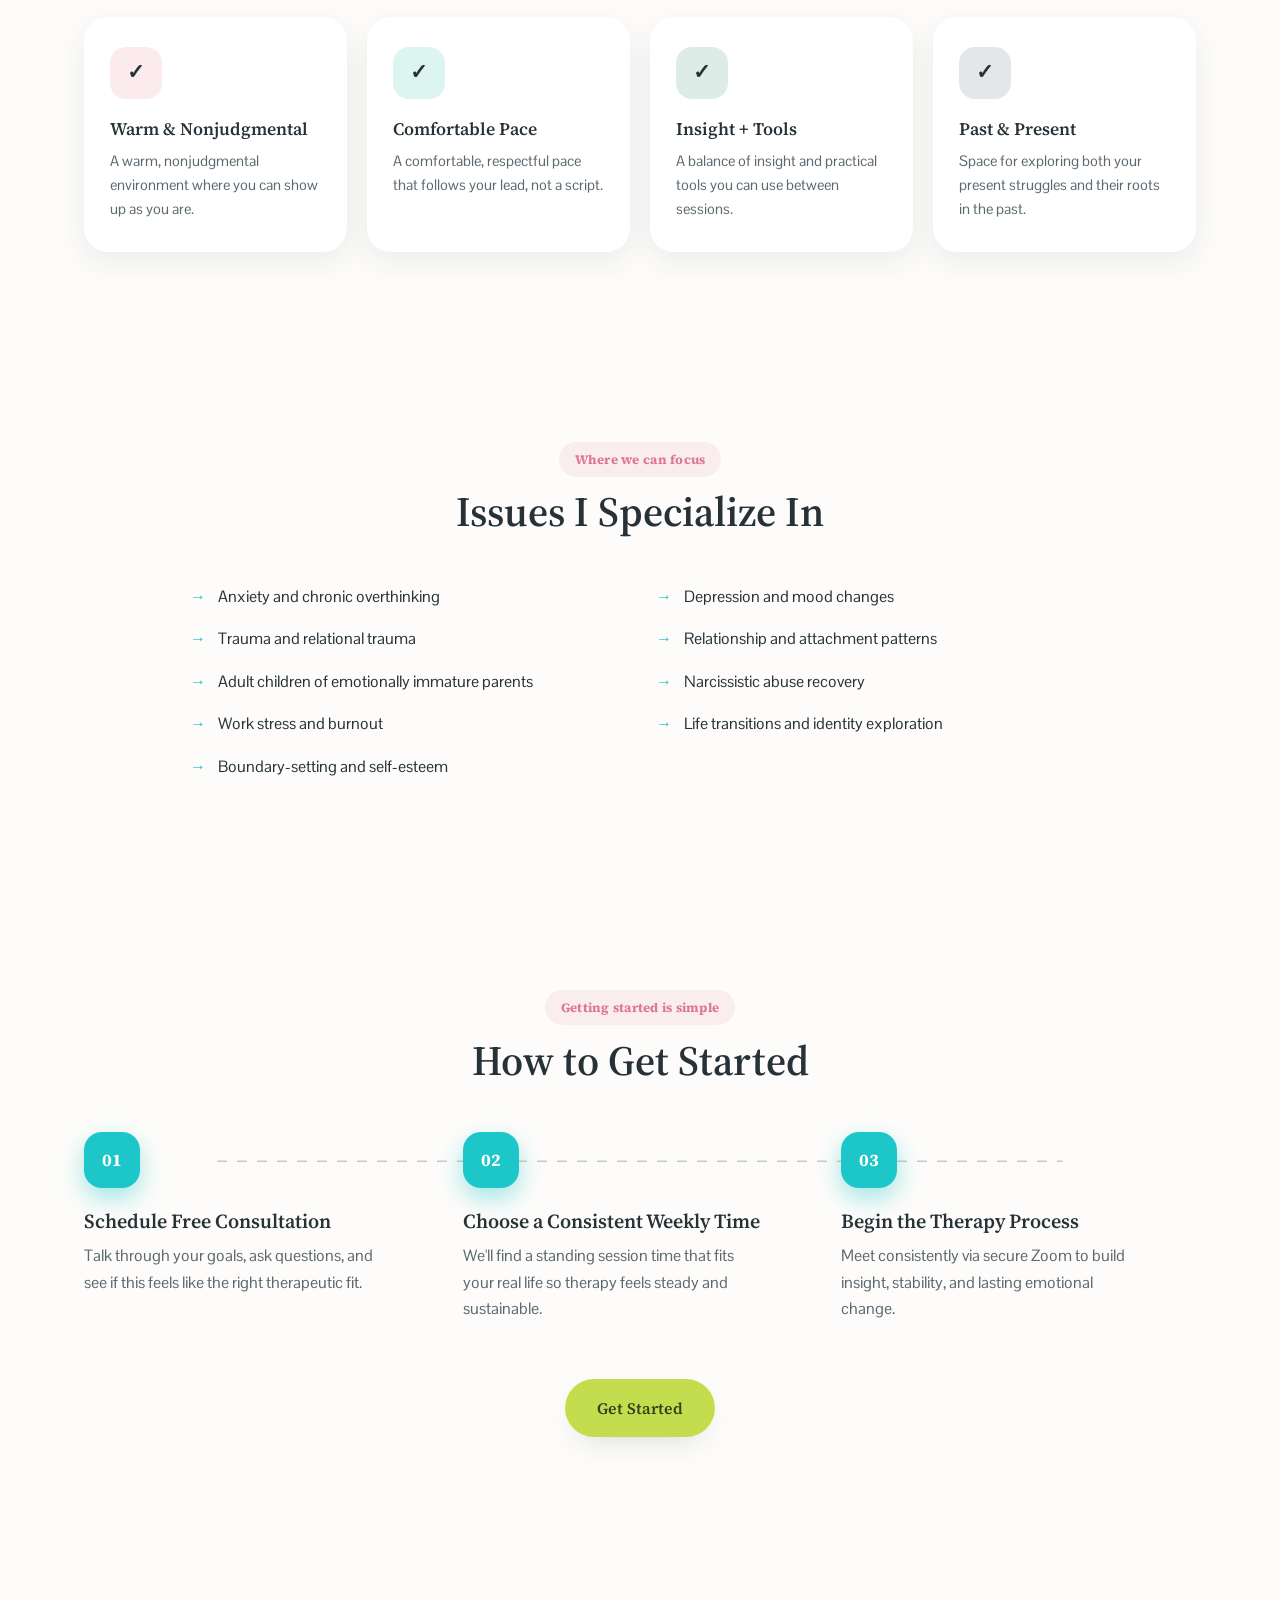
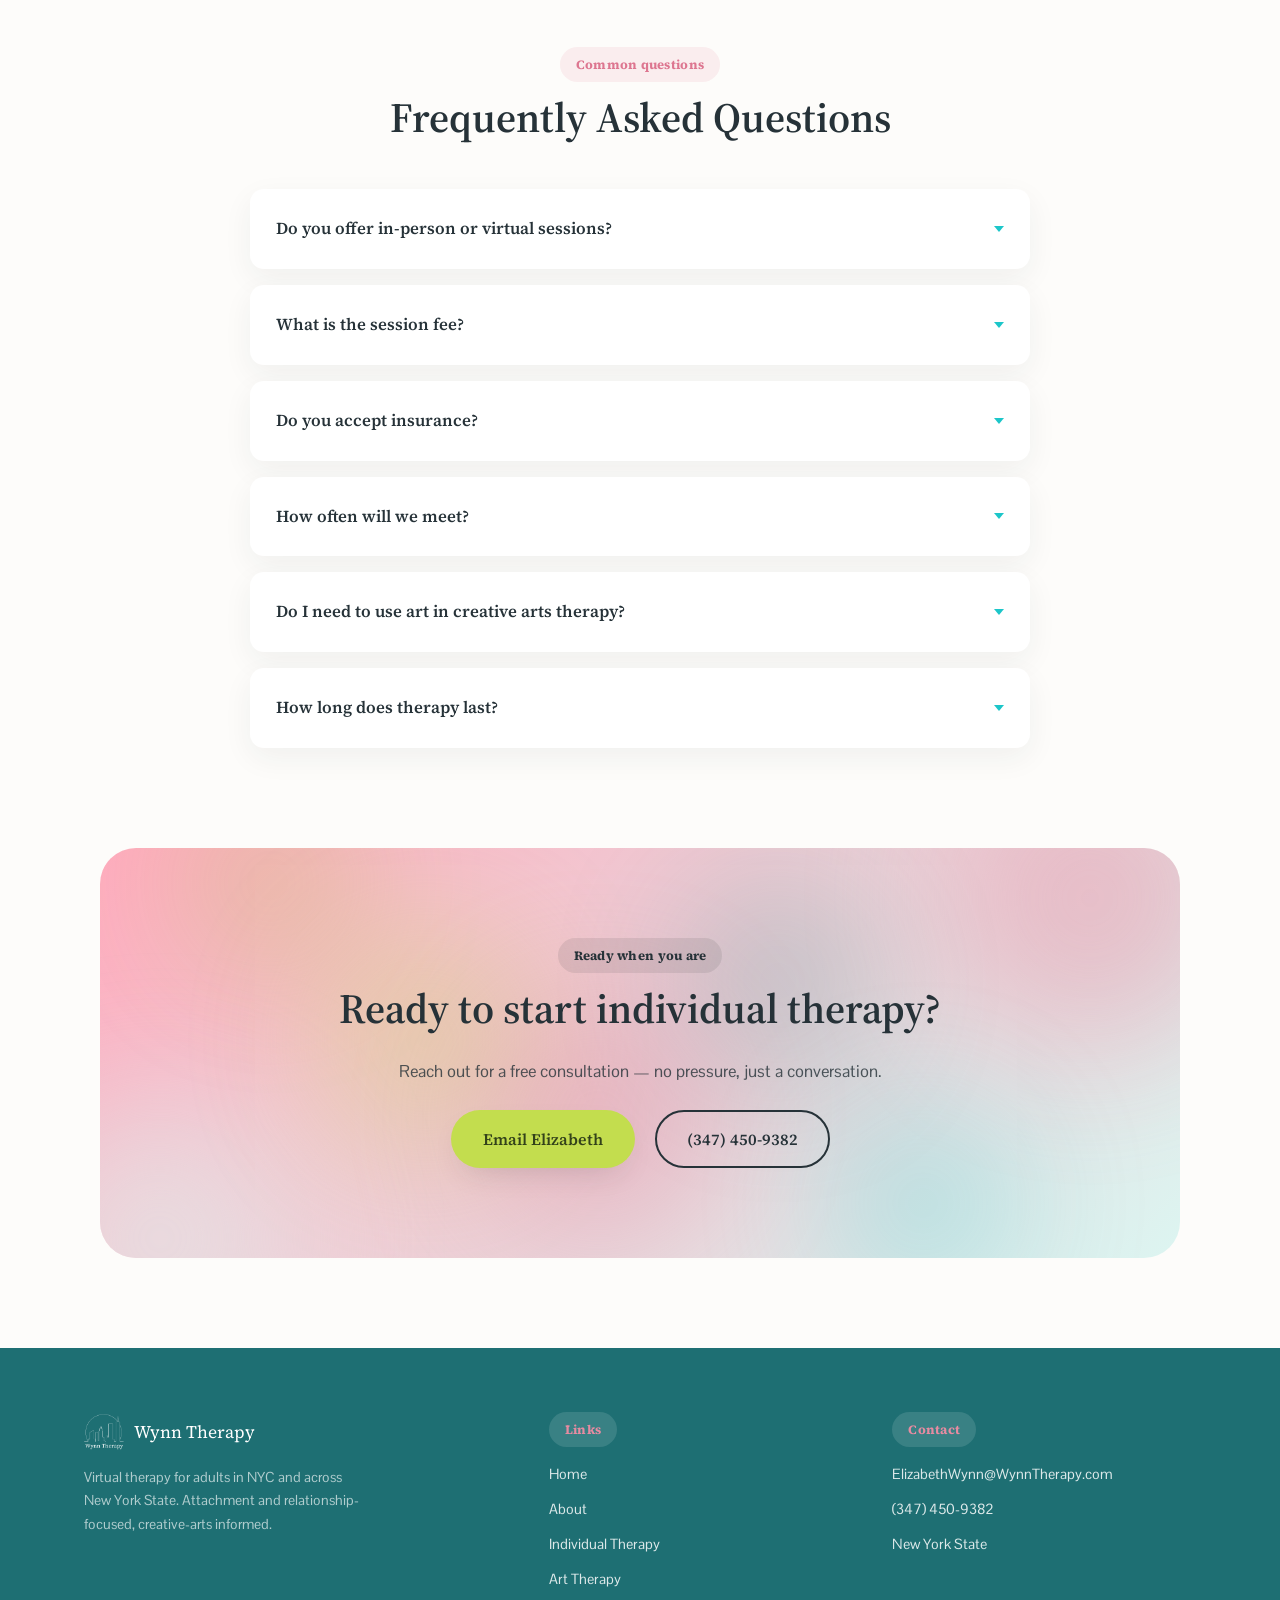
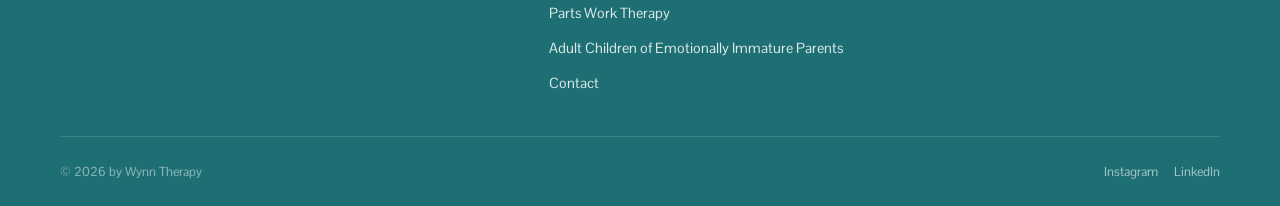
==== commit fd0b8389: "Polish scroll animations, credentials marquee, and hero blobs - Fix slide-in reveal offset to be per" ====
--- a/individual-therapy.html
+++ b/individual-therapy.html
@@ -49,18 +49,20 @@
 
 <main id="main">
 
-  <section class="hero">
+  <section class="hero hero--to-panel">
     <div class="blob blob-1"></div>
     <div class="blob blob-2"></div>
     <div class="blob blob-3"></div>
+    <div class="blob blob-4"></div>
+    <div class="blob blob-5"></div>
     <div class="wrap hero-inner">
       <div class="hero-copy reveal">
-        <span class="reveal eyebrow">Individual therapy in New York</span>
+        <span class="eyebrow">Individual therapy in New York</span>
         <h1>Individual Therapy for <span class="hl">Anxiety, Trauma</span> &amp; Relationships</h1>
         <p class="lede">Virtual individual therapy across New York to build self-worth, process trauma, and create secure, fulfilling relationships.</p>
         <a class="btn btn-primary" href="index.html#contact">Get Started</a>
       </div>
-      <div class="hero-figure reveal">
+      <div class="hero-figure reveal reveal-from-right">
         <div class="card">
           <img src="images/svc-individual-hero.jpg" alt="A cozy sofa with a plant and a mustard-colored pillow, lit by soft window light" width="1407" height="2500" />
         </div>
@@ -74,7 +76,7 @@
 
   <section class="about" id="about-therapy">
     <div class="wrap about-grid">
-      <div class="about-media reveal">
+      <div class="about-media reveal reveal-from-left">
         <div class="glow"></div>
         <img src="images/svc-individual-inline.jpg" alt="Green eucalyptus leaves against a white background" width="1000" height="1500" loading="lazy" />
       </div>
@@ -92,26 +94,26 @@
   <section class="benefits">
     <div class="wrap">
       <div class="section-head center reveal">
-        <span class="reveal eyebrow eyebrow-center">What you can expect</span>
+        <span class="eyebrow eyebrow-center">What you can expect</span>
         <h2>How I Work</h2>
       </div>
       <div class="benefit-grid">
-        <article class="benefit-card reveal">
+        <article class="benefit-card float-up">
           <div class="icon-chip check-icon">&check;</div>
           <h3>Warm &amp; Nonjudgmental</h3>
           <p>A warm, nonjudgmental environment where you can show up as you are.</p>
         </article>
-        <article class="benefit-card reveal">
+        <article class="benefit-card float-down">
           <div class="icon-chip check-icon">&check;</div>
           <h3>Comfortable Pace</h3>
           <p>A comfortable, respectful pace that follows your lead, not a script.</p>
         </article>
-        <article class="benefit-card reveal">
+        <article class="benefit-card float-up">
           <div class="icon-chip check-icon">&check;</div>
           <h3>Insight + Tools</h3>
           <p>A balance of insight and practical tools you can use between sessions.</p>
         </article>
-        <article class="benefit-card reveal">
+        <article class="benefit-card float-down">
           <div class="icon-chip check-icon">&check;</div>
           <h3>Past &amp; Present</h3>
           <p>Space for exploring both your present struggles and their roots in the past.</p>
@@ -123,7 +125,7 @@
   <section class="issues">
     <div class="wrap">
       <div class="section-head center reveal">
-        <span class="reveal eyebrow eyebrow-center">Where we can focus</span>
+        <span class="eyebrow eyebrow-center">Where we can focus</span>
         <h2>Issues I Specialize In</h2>
       </div>
       <ul class="issue-list reveal">
@@ -143,10 +145,10 @@
   <section class="process" id="process">
     <div class="wrap">
       <div class="section-head center reveal">
-        <span class="reveal eyebrow eyebrow-center">Getting started is simple</span>
+        <span class="eyebrow eyebrow-center">Getting started is simple</span>
         <h2>How to Get Started</h2>
       </div>
-      <ol class="process-grid">
+      <ol class="process-grid reveal">
         <li class="process-card reveal">
           <span class="process-num">01</span>
           <h3>Schedule Free Consultation</h3>
@@ -172,7 +174,7 @@
   <section class="faq">
     <div class="wrap">
       <div class="section-head center reveal">
-        <span class="reveal eyebrow eyebrow-center">Common questions</span>
+        <span class="eyebrow eyebrow-center">Common questions</span>
         <h2>Frequently Asked Questions</h2>
       </div>
       <div class="faq-list reveal">
@@ -208,6 +210,11 @@
     <div class="cta-band reveal">
       <div class="blob-f"></div>
       <div class="blob-f2"></div>
+      <div class="blob-f3"></div>
+      <div class="blob-f4"></div>
+      <div class="blob-f5"></div>
+      <div class="blob-f6"></div>
+      <div class="blob-f7"></div>
       <div class="cta-band-inner">
         <span class="eyebrow eyebrow-light eyebrow-center">Ready when you are</span>
         <h2>Ready to start individual therapy?</h2>
--- a/styles.css
+++ b/styles.css
@@ -4,7 +4,7 @@
   --ink-deep: #1c2529;
   --ink-soft: #5b6870;
   --cream: #fdfcfa;
-  --panel: #f4f0e8;
+  --panel: #f6f2ea;
   --mint: #e3f3ef;
   --mint-deep: #cdeae2;
   --mint-mid: #8fc0ae;
@@ -299,14 +299,14 @@
   transform: translateY(0);
 }
 
-.eyebrow.reveal {
-  transform: translateY(10px);
-  transition: opacity 0.9s cubic-bezier(0.34, 1.56, 0.64, 1), transform 0.9s cubic-bezier(0.34, 1.56, 0.64, 1);
-}
-.eyebrow.reveal.is-visible {
-  opacity: 1;
-  transform: translateY(0);
-}
+.reveal-from-right,
+.reveal-from-left {
+  transition: opacity 1.95s ease-out 0.5s, transform 1.95s cubic-bezier(0.25, 0.46, 0.45, 0.94) 0.5s;
+}
+.reveal-from-right { transform: translateX(100%); }
+.reveal-from-right.is-visible { transform: translateX(0); }
+.reveal-from-left { transform: translateX(-100%); }
+.reveal-from-left.is-visible { transform: translateX(0); }
 
 /* ---------- Hero ---------- */
 .hero {
@@ -314,6 +314,20 @@
   padding: 180px 0 110px;
   overflow: hidden;
 }
+.hero::after {
+  content: "";
+  position: absolute;
+  left: 0;
+  right: 0;
+  bottom: 0;
+  height: 180px;
+  background: linear-gradient(to bottom, transparent, var(--cream));
+  pointer-events: none;
+  z-index: 1;
+}
+.hero--to-panel::after {
+  background: linear-gradient(to bottom, transparent, var(--panel));
+}
 .blob {
   position: absolute;
   border-radius: 50%;
@@ -322,13 +336,72 @@
   z-index: 0;
   pointer-events: none;
 }
-.blob-1 { width: 420px; height: 420px; background: var(--rose); top: -140px; right: -100px; }
-.blob-2 { width: 340px; height: 340px; background: var(--mint-bg); bottom: -160px; left: -110px; opacity: 0.7; }
-.blob-3 { width: 260px; height: 260px; background: var(--mint-mid); top: 220px; left: 40%; opacity: 0.3; }
+.blob-1 {
+  width: 560px; height: 560px; background: var(--rose); top: -160px; right: -120px;
+  animation: float-blob 13s linear infinite, blob-morph 11s ease-in-out infinite;
+}
+.blob-2 {
+  width: 460px; height: 460px; background: var(--mint-bg); bottom: -190px; left: -140px; opacity: 0.7;
+  animation: float-blob 16s linear infinite reverse, blob-morph 14s ease-in-out infinite;
+  animation-delay: -10s, -5s;
+}
+.blob-3 {
+  width: 340px; height: 340px; background: var(--mint-mid); top: 220px; left: 40%; opacity: 0.4;
+  animation: float-blob 18s linear infinite, blob-morph 12s ease-in-out infinite;
+  animation-delay: -17s, -8s;
+}
+.blob-4 {
+  width: 300px; height: 300px; background: var(--lime); top: -60px; left: -80px; opacity: 0.35;
+  animation: float-blob 15s linear infinite reverse, blob-morph 13s ease-in-out infinite;
+  animation-delay: -4s, -11s;
+}
+.blob-5 {
+  width: 260px; height: 260px; background: var(--cyan-accent); bottom: -80px; right: 60px; opacity: 0.3;
+  animation: float-blob 17s linear infinite, blob-morph 10s ease-in-out infinite;
+  animation-delay: -21s, -3s;
+}
+.blob-6 {
+  width: 320px; height: 320px; background: var(--teal-accent); top: 80px; right: 220px; opacity: 0.18;
+  animation: float-blob 14s linear infinite reverse, blob-morph 10s ease-in-out infinite;
+  animation-delay: -6s, -2s;
+}
+.blob-7 {
+  width: 280px; height: 280px; background: var(--rose-deep); bottom: 20px; left: 32%; opacity: 0.28;
+  animation: float-blob 20s linear infinite, blob-morph 14s ease-in-out infinite;
+  animation-delay: -13s, -9s;
+}
+.blob-8 {
+  width: 240px; height: 240px; background: var(--lime-deep); top: 320px; right: -40px; opacity: 0.25;
+  animation: float-blob 14s linear infinite reverse, blob-morph 11s ease-in-out infinite;
+  animation-delay: -9s, -6s;
+}
+
+@keyframes float-blob {
+  0%    { transform: translate(0px, 220px); }
+  8.3%  { transform: translate(70px, 191px); }
+  16.7% { transform: translate(121px, 110px); }
+  25%   { transform: translate(140px, 0px); }
+  33.3% { transform: translate(121px, -110px); }
+  41.7% { transform: translate(70px, -191px); }
+  50%   { transform: translate(0px, -220px); }
+  58.3% { transform: translate(-70px, -191px); }
+  66.7% { transform: translate(-121px, -110px); }
+  75%   { transform: translate(-140px, 0px); }
+  83.3% { transform: translate(-121px, 110px); }
+  91.7% { transform: translate(-70px, 191px); }
+  100%  { transform: translate(0px, 220px); }
+}
+
+@keyframes blob-morph {
+  0%, 100% { border-radius: 50% 50% 50% 50% / 50% 50% 50% 50%; }
+  25%      { border-radius: 58% 42% 38% 62% / 42% 58% 62% 38%; }
+  50%      { border-radius: 42% 58% 62% 38% / 62% 42% 38% 58%; }
+  75%      { border-radius: 62% 38% 58% 42% / 38% 62% 58% 42%; }
+}
 
 .hero-inner {
   position: relative;
-  z-index: 1;
+  z-index: 2;
   display: grid;
   grid-template-columns: 1fr 1fr;
   gap: clamp(30px, 6vw, 70px);
@@ -373,6 +446,17 @@
   border-radius: 50%;
   background: #1cc6c9;
   flex-shrink: 0;
+  animation: dot-available 2.2s ease-in-out infinite;
+}
+@keyframes dot-available {
+  0%, 100% {
+    background: #1cc6c9;
+    box-shadow: 0 0 0 0 rgba(28, 198, 201, 0.5);
+  }
+  50% {
+    background: #c3dd4e;
+    box-shadow: 0 0 0 4px rgba(195, 221, 78, 0.25);
+  }
 }
 .floating-chip span:last-child {
   font-family: var(--font-display);
@@ -396,6 +480,38 @@
   transition: transform 0.3s ease, box-shadow 0.3s ease;
 }
 .benefit-card:hover { transform: translateY(-6px); box-shadow: 0 20px 40px rgba(38, 50, 56, 0.14); }
+.benefit-card.float-up { animation: float-card-up 7s linear infinite; }
+.benefit-card.float-down { animation: float-card-down 7s linear infinite; }
+@keyframes float-card-up {
+  0%    { translate: 0 0; }
+  8.3%  { translate: 0 -7px; }
+  16.7% { translate: 0 -12.1px; }
+  25%   { translate: 0 -14px; }
+  33.3% { translate: 0 -12.1px; }
+  41.7% { translate: 0 -7px; }
+  50%   { translate: 0 0; }
+  58.3% { translate: 0 7px; }
+  66.7% { translate: 0 12.1px; }
+  75%   { translate: 0 14px; }
+  83.3% { translate: 0 12.1px; }
+  91.7% { translate: 0 7px; }
+  100%  { translate: 0 0; }
+}
+@keyframes float-card-down {
+  0%    { translate: 0 0; }
+  8.3%  { translate: 0 7px; }
+  16.7% { translate: 0 12.1px; }
+  25%   { translate: 0 14px; }
+  33.3% { translate: 0 12.1px; }
+  41.7% { translate: 0 7px; }
+  50%   { translate: 0 0; }
+  58.3% { translate: 0 -7px; }
+  66.7% { translate: 0 -12.1px; }
+  75%   { translate: 0 -14px; }
+  83.3% { translate: 0 -12.1px; }
+  91.7% { translate: 0 -7px; }
+  100%  { translate: 0 0; }
+}
 .icon-chip {
   width: 52px;
   height: 52px;
@@ -420,7 +536,29 @@
 .benefit-card p { color: var(--ink-soft); font-size: 0.92rem; margin-bottom: 0; }
 
 /* ---------- About / Intro ---------- */
-.about { background: var(--panel); padding: 100px 0; }
+.about {
+  position: relative;
+  background: var(--panel);
+  padding: 100px 0;
+}
+.about::before,
+.about::after {
+  content: "";
+  position: absolute;
+  left: 0;
+  right: 0;
+  height: 220px;
+  pointer-events: none;
+  z-index: -1;
+}
+.about::before {
+  top: -220px;
+  background: linear-gradient(to bottom, transparent, var(--panel));
+}
+.about::after {
+  bottom: -220px;
+  background: linear-gradient(to bottom, var(--panel), transparent);
+}
 .about-grid {
   display: grid;
   grid-template-columns: 0.85fr 1.15fr;
@@ -459,24 +597,38 @@
 
 /* ---------- Services ---------- */
 .services { padding: 100px 0; }
-.service-grid {
-  display: grid;
-  grid-template-columns: repeat(4, 1fr);
+.service-slider {
+  overflow-x: hidden;
+  overflow-y: visible;
+  width: 100%;
+  padding: 24px 0 44px;
+}
+.service-track {
+  display: flex;
+  width: max-content;
   gap: 24px;
+  animation: services-scroll 64s linear infinite;
+}
+.service-slider:hover .service-track { animation-play-state: paused; }
+@keyframes services-scroll {
+  from { transform: translateX(0); }
+  to { transform: translateX(-50%); }
 }
 .service-card {
   display: flex;
   flex-direction: column;
+  flex-shrink: 0;
+  width: 300px;
   border-radius: 26px;
   overflow: hidden;
   box-shadow: 0 10px 26px rgba(38, 50, 56, 0.08);
   transition: transform 0.3s ease, box-shadow 0.3s ease;
 }
 .service-card:hover { transform: translateY(-6px); box-shadow: 0 20px 40px rgba(38, 50, 56, 0.14); }
-.service-card:nth-child(1) { background: linear-gradient(160deg, #fff 0%, rgba(231, 139, 161, 0.22) 130%); }
-.service-card:nth-child(2) { background: linear-gradient(160deg, #fff 0%, var(--mint-bg) 130%); }
-.service-card:nth-child(3) { background: linear-gradient(160deg, #fff 0%, rgba(143, 192, 174, 0.28) 130%); }
-.service-card:nth-child(4) { background: linear-gradient(160deg, #fff 0%, rgba(38, 50, 56, 0.14) 130%); }
+.service-card:nth-child(4n+1) { background: linear-gradient(160deg, #fff 0%, rgba(231, 139, 161, 0.22) 130%); }
+.service-card:nth-child(4n+2) { background: linear-gradient(160deg, #fff 0%, var(--mint-bg) 130%); }
+.service-card:nth-child(4n+3) { background: linear-gradient(160deg, #fff 0%, rgba(143, 192, 174, 0.28) 130%); }
+.service-card:nth-child(4n+4) { background: linear-gradient(160deg, #fff 0%, rgba(38, 50, 56, 0.14) 130%); }
 .service-card img {
   width: 100%;
   height: auto;
@@ -490,23 +642,57 @@
 /* ---------- Credentials ---------- */
 .creds { padding: 60px 0; }
 .creds .eyebrow { display: block; text-align: center; margin: 0 auto 26px; width: fit-content; }
+.creds-slider {
+  overflow-x: hidden;
+  overflow-y: visible;
+  width: 100%;
+  padding: 12px 0;
+}
+.creds-slider:hover .creds-track { animation-play-state: paused; }
 .creds-track {
   display: flex;
   align-items: center;
+  width: max-content;
+  gap: 20px;
+  animation: creds-scroll 60s linear infinite;
+}
+@keyframes creds-scroll {
+  from { transform: translateX(-50%); }
+  to { transform: translateX(0); }
+}
+.creds-track .chip {
+  padding: 10px 14px;
+  display: flex;
+  align-items: center;
   justify-content: center;
-  flex-wrap: wrap;
-  gap: 16px;
-}
-.creds-track .chip {
-  padding: 14px 20px;
-  display: flex;
-  align-items: center;
-  justify-content: center;
-}
-.creds-track img { height: 60px; width: auto; max-width: 165px; object-fit: contain; }
+  flex-shrink: 0;
+}
+.creds-track img { height: 80px; width: auto; max-width: 200px; object-fit: contain; }
 
 /* ---------- Bio ---------- */
-.bio { background: var(--panel); padding: 110px 0; }
+.bio {
+  position: relative;
+  background: var(--panel);
+  padding: 110px 0;
+}
+.bio::before,
+.bio::after {
+  content: "";
+  position: absolute;
+  left: 0;
+  right: 0;
+  height: 220px;
+  pointer-events: none;
+  z-index: -1;
+}
+.bio::before {
+  top: -220px;
+  background: linear-gradient(to bottom, transparent, var(--panel));
+}
+.bio::after {
+  bottom: -220px;
+  background: linear-gradient(to bottom, var(--panel), transparent);
+}
 .bio-grid {
   display: grid;
   grid-template-columns: 0.7fr 1.3fr;
@@ -555,7 +741,11 @@
   height: 2px;
   background: repeating-linear-gradient(90deg, rgba(38, 50, 56, 0.25) 0 10px, transparent 10px 20px);
   z-index: 0;
-}
+  clip-path: inset(0 100% 0 0);
+  transition: clip-path 3.2s cubic-bezier(0.16, 1, 0.3, 1) 0.3s;
+}
+.process-grid.reveal { opacity: 1; transform: none; }
+.process-grid.reveal.is-visible::before { clip-path: inset(0 0 0 0); }
 .process-card { position: relative; z-index: 1; }
 .process-num {
   width: 56px;
@@ -599,6 +789,7 @@
   border-radius: 50%;
   top: -100px;
   right: -60px;
+  animation: float-blob 14s linear infinite, blob-morph 11s ease-in-out infinite;
 }
 .cta-band .blob-f2 {
   position: absolute;
@@ -610,6 +801,73 @@
   border-radius: 50%;
   bottom: -120px;
   left: -80px;
+  animation: float-blob 17s linear infinite reverse, blob-morph 13s ease-in-out infinite;
+  animation-delay: -9s, -4s;
+}
+.cta-band .blob-f3 {
+  position: absolute;
+  width: 220px;
+  height: 220px;
+  background: var(--lime);
+  opacity: 0.3;
+  filter: blur(70px);
+  border-radius: 50%;
+  top: 20%;
+  left: 20%;
+  animation: float-blob 15s linear infinite, blob-morph 10s ease-in-out infinite;
+  animation-delay: -13s, -6s;
+}
+.cta-band .blob-f4 {
+  position: absolute;
+  width: 190px;
+  height: 190px;
+  background: var(--cyan-accent);
+  opacity: 0.25;
+  filter: blur(70px);
+  border-radius: 50%;
+  bottom: -40px;
+  right: 15%;
+  animation: float-blob 12s linear infinite reverse, blob-morph 10s ease-in-out infinite;
+  animation-delay: -5s, -2s;
+}
+.cta-band .blob-f5 {
+  position: absolute;
+  width: 200px;
+  height: 200px;
+  background: var(--teal-accent);
+  opacity: 0.22;
+  filter: blur(70px);
+  border-radius: 50%;
+  top: 8%;
+  right: 28%;
+  animation: float-blob 13s linear infinite, blob-morph 9s ease-in-out infinite;
+  animation-delay: -7s, -3s;
+}
+.cta-band .blob-f6 {
+  position: absolute;
+  width: 240px;
+  height: 240px;
+  background: var(--rose-deep);
+  opacity: 0.32;
+  filter: blur(70px);
+  border-radius: 50%;
+  bottom: 5%;
+  left: 35%;
+  animation: float-blob 16s linear infinite reverse, blob-morph 12s ease-in-out infinite;
+  animation-delay: -11s, -5s;
+}
+.cta-band .blob-f7 {
+  position: absolute;
+  width: 170px;
+  height: 170px;
+  background: var(--lime-deep);
+  opacity: 0.28;
+  filter: blur(70px);
+  border-radius: 50%;
+  top: -50px;
+  left: 8%;
+  animation: float-blob 14s linear infinite reverse, blob-morph 11s ease-in-out infinite;
+  animation-delay: -3s, -8s;
 }
 .cta-band-inner { position: relative; z-index: 1; }
 .cta-band h2 { color: var(--ink); max-width: 640px; margin: 0.3em auto 0.6em; }
@@ -646,7 +904,21 @@
   flex-shrink: 0;
   font-weight: 700;
   color: var(--cyan-accent);
-}
+  opacity: 0;
+  transform: translateX(-24px);
+  transition: opacity 0.6s ease, transform 0.6s ease;
+}
+.issue-list.reveal { opacity: 1; transform: none; }
+.issue-list.is-visible li::before { opacity: 1; transform: translateX(0); }
+.issue-list li:nth-child(1)::before { transition-delay: 0s; }
+.issue-list li:nth-child(2)::before { transition-delay: 0.08s; }
+.issue-list li:nth-child(3)::before { transition-delay: 0.16s; }
+.issue-list li:nth-child(4)::before { transition-delay: 0.24s; }
+.issue-list li:nth-child(5)::before { transition-delay: 0.32s; }
+.issue-list li:nth-child(6)::before { transition-delay: 0.4s; }
+.issue-list li:nth-child(7)::before { transition-delay: 0.48s; }
+.issue-list li:nth-child(8)::before { transition-delay: 0.56s; }
+.issue-list li:nth-child(9)::before { transition-delay: 0.64s; }
 
 /* ---------- FAQ ---------- */
 .faq { padding: 100px 0; }
@@ -752,7 +1024,6 @@
   .benefit-grid { grid-template-columns: repeat(2, 1fr); }
   .about-grid { grid-template-columns: 1fr; }
   .about-media { max-width: 420px; margin: 0 auto; }
-  .service-grid { grid-template-columns: repeat(2, 1fr); }
   .bio-grid { grid-template-columns: 1fr; }
   .bio-media { max-width: 320px; margin: 0 auto; }
   .process-grid { grid-template-columns: 1fr; }
@@ -793,5 +1064,5 @@
     padding: 4px 10px;
   }
   .dropdown-menu a { padding: 10px 4px !important; }
-  .benefit-grid, .service-grid { grid-template-columns: 1fr; }
-}
+  .benefit-grid { grid-template-columns: 1fr; }
+}
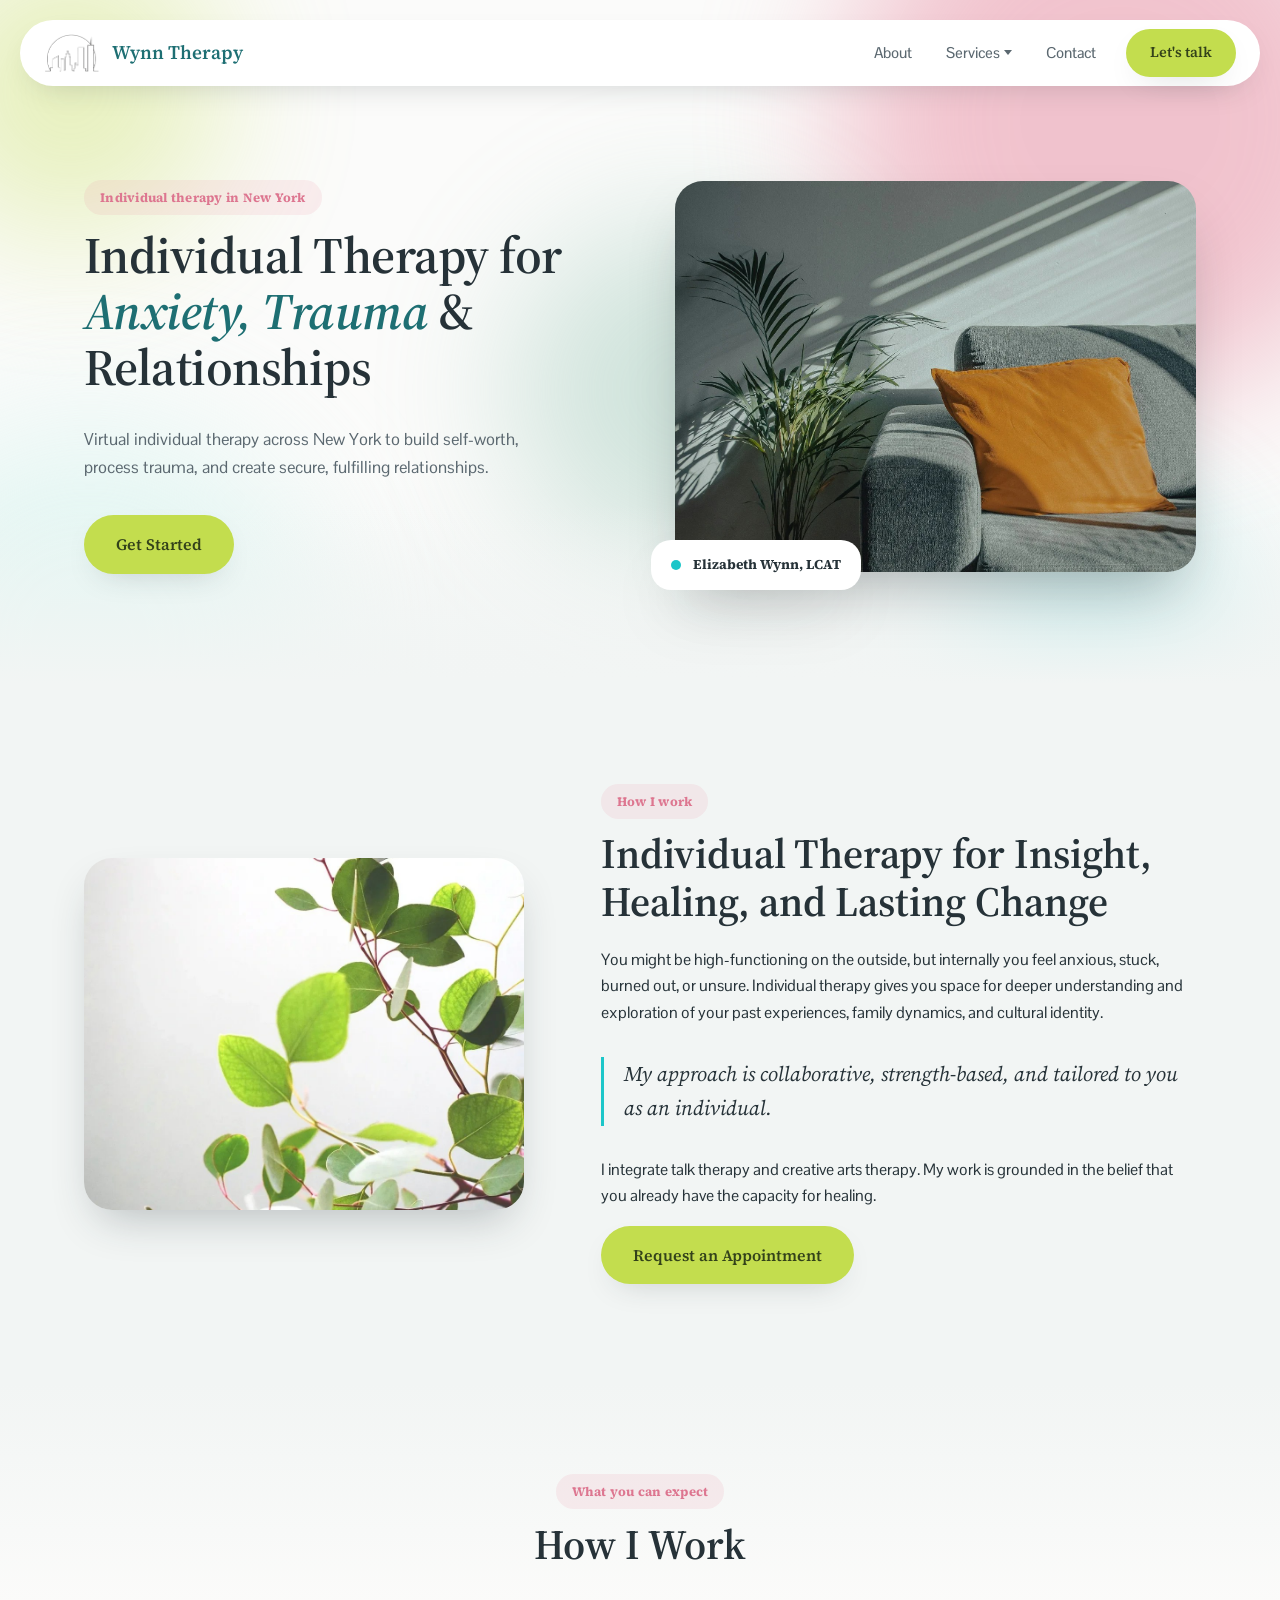
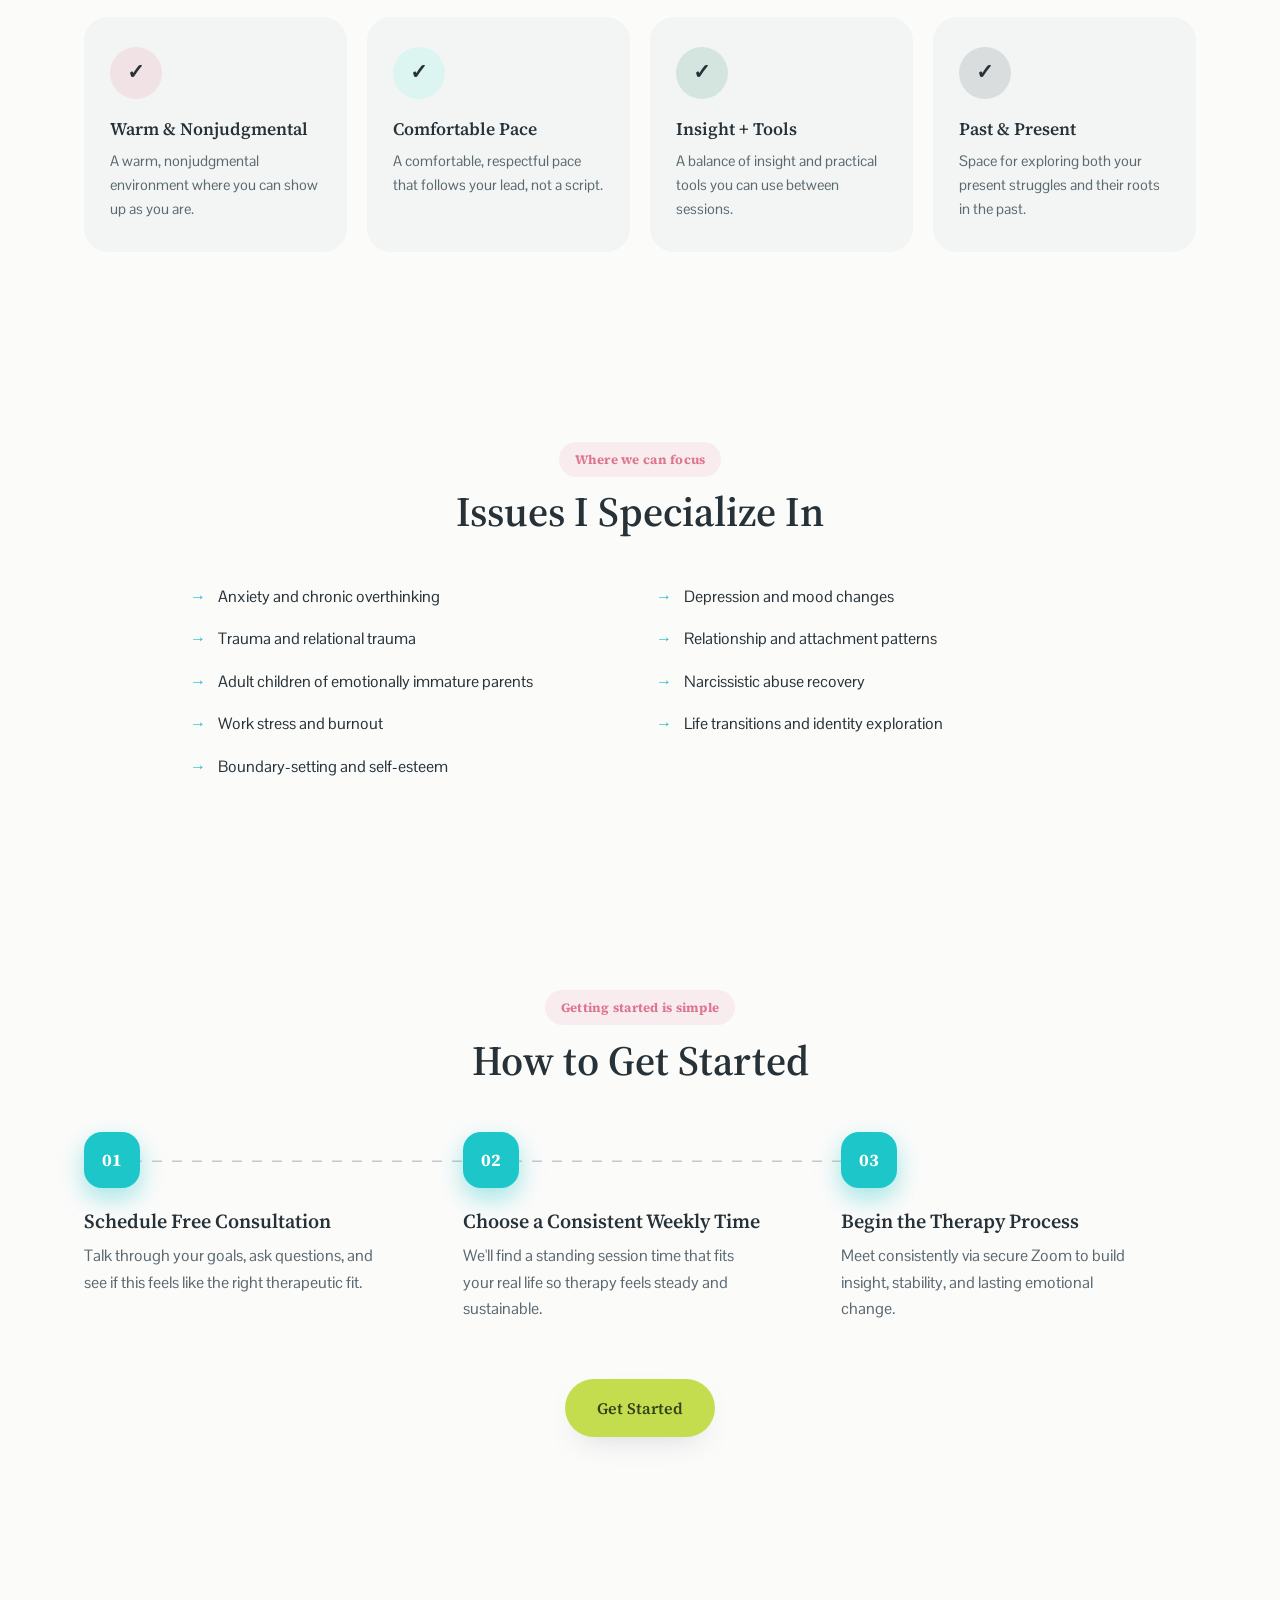
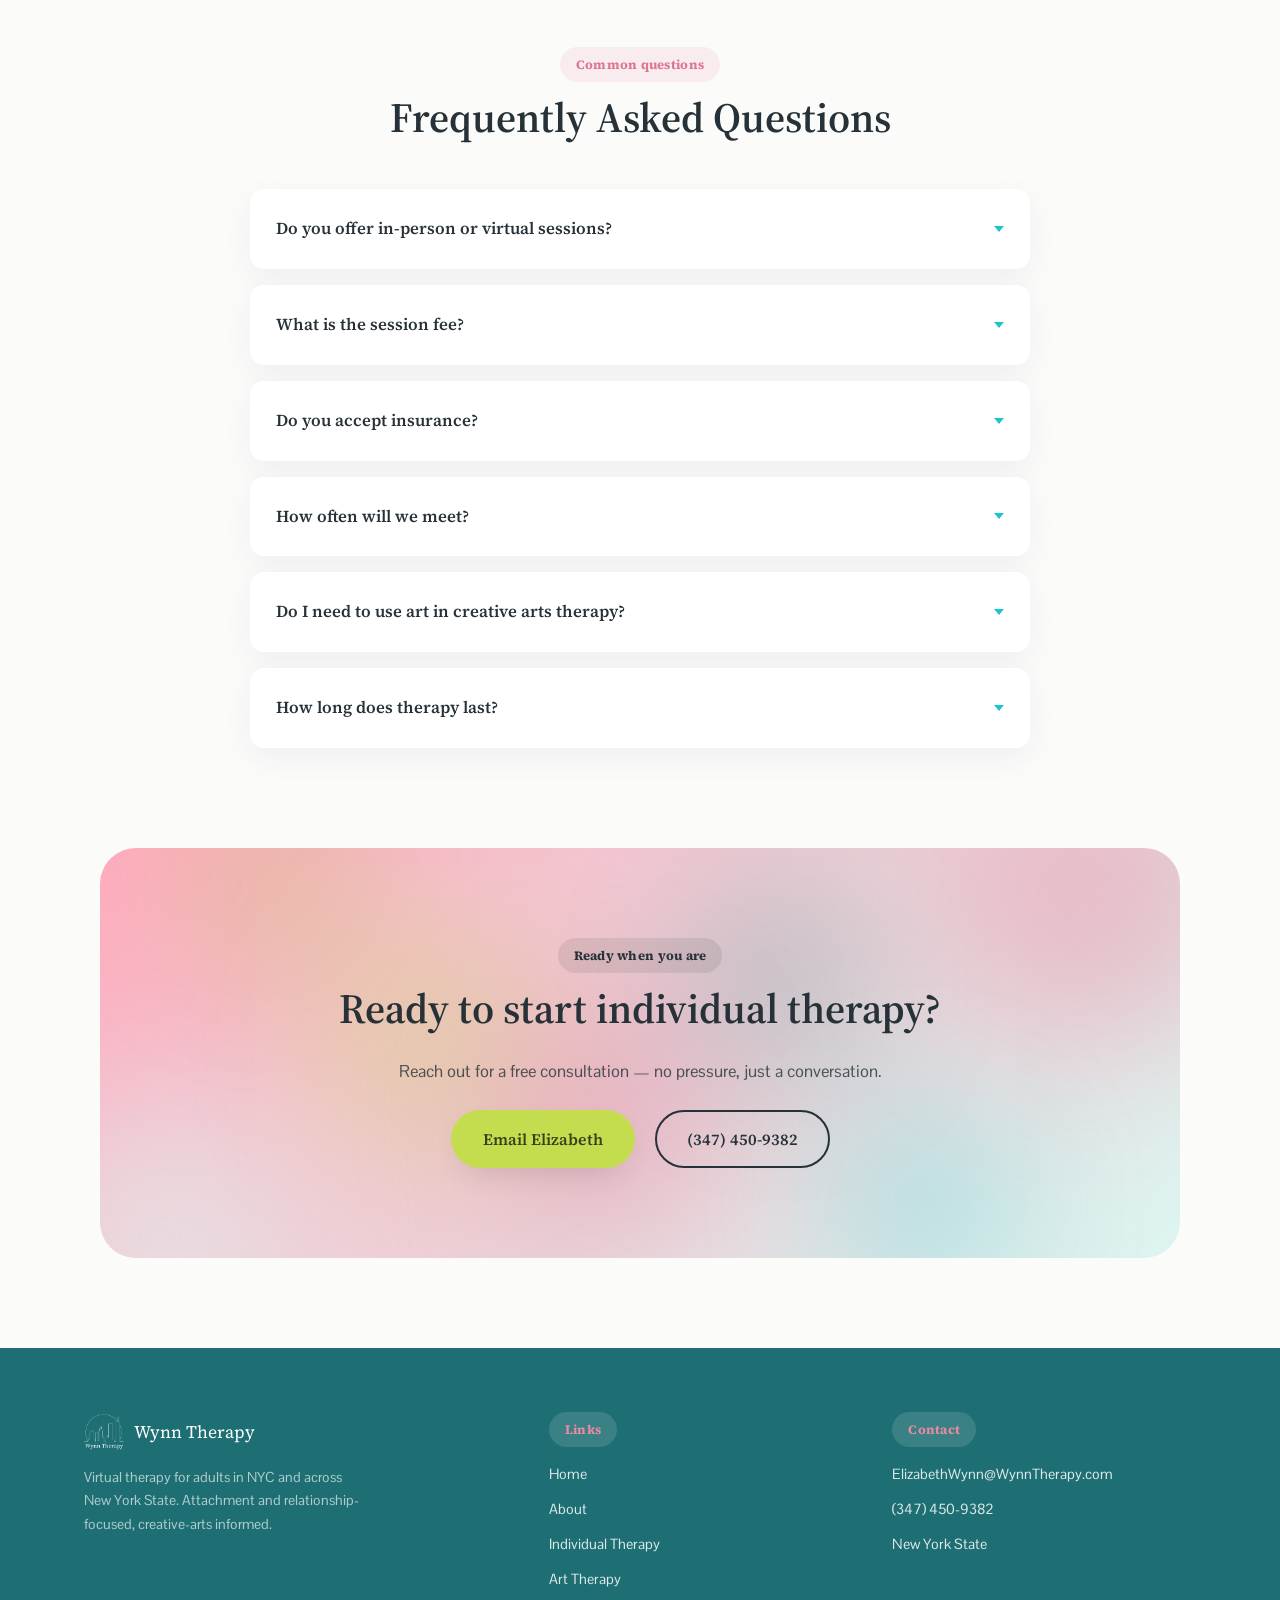
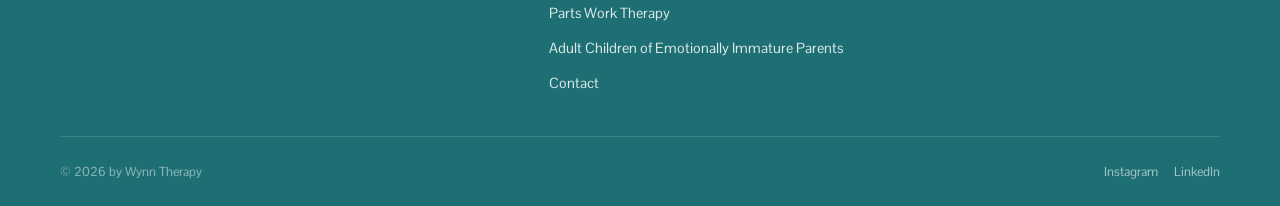
==== commit 58f99528: "Redesign homepage: new hero carousel, marquee, testimonial, stats, and specialties sections - Rebuil" ====
--- a/individual-therapy.html
+++ b/individual-therapy.html
@@ -98,22 +98,22 @@
         <h2>How I Work</h2>
       </div>
       <div class="benefit-grid">
-        <article class="benefit-card float-up">
+        <article class="benefit-card">
           <div class="icon-chip check-icon">&check;</div>
           <h3>Warm &amp; Nonjudgmental</h3>
           <p>A warm, nonjudgmental environment where you can show up as you are.</p>
         </article>
-        <article class="benefit-card float-down">
+        <article class="benefit-card">
           <div class="icon-chip check-icon">&check;</div>
           <h3>Comfortable Pace</h3>
           <p>A comfortable, respectful pace that follows your lead, not a script.</p>
         </article>
-        <article class="benefit-card float-up">
+        <article class="benefit-card">
           <div class="icon-chip check-icon">&check;</div>
           <h3>Insight + Tools</h3>
           <p>A balance of insight and practical tools you can use between sessions.</p>
         </article>
-        <article class="benefit-card float-down">
+        <article class="benefit-card">
           <div class="icon-chip check-icon">&check;</div>
           <h3>Past &amp; Present</h3>
           <p>Space for exploring both your present struggles and their roots in the past.</p>
--- a/styles.css
+++ b/styles.css
@@ -3,8 +3,8 @@
   --ink: #263238;
   --ink-deep: #1c2529;
   --ink-soft: #5b6870;
-  --cream: #fdfcfa;
-  --panel: #f6f2ea;
+  --cream: #fbfbfa;
+  --panel: #f2f5f4;
   --mint: #e3f3ef;
   --mint-deep: #cdeae2;
   --mint-mid: #8fc0ae;
@@ -180,7 +180,7 @@
   left: 20px;
   right: 20px;
   z-index: 100;
-  background: #f8f6f1;
+  background: #ffffff;
   border-radius: 999px;
   box-shadow: var(--shadow);
 }
@@ -420,6 +420,7 @@
   max-width: 460px;
   margin-bottom: 2em;
 }
+.hero-copy h1 .hl { font-style: italic; }
 .hero-figure { position: relative; }
 .hero-figure .card {
   border-radius: var(--radius-lg);
@@ -465,6 +466,125 @@
   color: var(--ink);
 }
 
+.hero-cta-row { display: flex; align-items: center; gap: 24px; flex-wrap: wrap; }
+
+.hero-carousel { position: relative; }
+.hero-slide {
+  position: absolute;
+  inset: 0;
+  width: 100%;
+  height: 100%;
+  object-fit: cover;
+  opacity: 0;
+  transition: opacity 1.2s ease;
+}
+.hero-slide.is-active { position: relative; opacity: 1; }
+.hero-slide:not(.is-active) { position: absolute; }
+.hero-dots {
+  position: absolute;
+  left: 0;
+  right: 0;
+  bottom: 18px;
+  z-index: 3;
+  display: flex;
+  justify-content: center;
+  gap: 8px;
+}
+.hero-dot {
+  width: 7px;
+  height: 7px;
+  border-radius: 50%;
+  border: none;
+  background: rgba(255, 255, 255, 0.55);
+  padding: 0;
+  cursor: pointer;
+  transition: background 0.2s ease, width 0.2s ease, border-radius 0.2s ease;
+}
+.hero-dot.is-active { width: 20px; border-radius: 4px; background: var(--lime); }
+
+.hero-badge-available {
+  position: absolute;
+  top: -18px;
+  right: 24px;
+  background: var(--teal-accent);
+  color: var(--white);
+  border-radius: 999px;
+  padding: 12px 20px;
+  box-shadow: var(--shadow-lg);
+  display: flex;
+  align-items: center;
+  gap: 10px;
+  z-index: 3;
+}
+.hero-badge-available .dot {
+  width: 9px;
+  height: 9px;
+  border-radius: 50%;
+  background: #1cc6c9;
+  flex-shrink: 0;
+  animation: dot-available 2.2s ease-in-out infinite;
+}
+.hero-badge-available span:last-child {
+  font-family: var(--font-display);
+  font-weight: 700;
+  font-size: 0.85rem;
+  white-space: nowrap;
+}
+
+.hero-badge-quote {
+  position: absolute;
+  bottom: -22px;
+  left: -20px;
+  background: var(--white);
+  border-radius: 18px;
+  padding: 14px 22px;
+  box-shadow: var(--shadow-lg);
+  display: flex;
+  flex-direction: column;
+  gap: 4px;
+  z-index: 3;
+}
+.hero-badge-quote-text {
+  font-family: var(--font-display);
+  font-style: italic;
+  font-weight: 600;
+  color: var(--rose-deep);
+  font-size: 1rem;
+}
+.hero-badge-quote-name {
+  font-family: var(--font-display);
+  font-weight: 700;
+  font-size: 0.82rem;
+  color: var(--ink);
+}
+
+/* ---------- Marquee band ---------- */
+.marquee-band {
+  background: var(--teal-accent);
+  overflow: hidden;
+  padding: 26px 0;
+  position: relative;
+  z-index: 1;
+}
+.marquee-track {
+  display: flex;
+  width: max-content;
+  gap: 16px;
+  animation: marquee-scroll 34s linear infinite;
+}
+.marquee-track span {
+  font-family: var(--font-display);
+  font-style: italic;
+  font-size: 1.2rem;
+  color: var(--white);
+  white-space: nowrap;
+}
+.marquee-track .dot-sep { color: var(--cyan-accent); font-style: normal; }
+@keyframes marquee-scroll {
+  from { transform: translateX(0); }
+  to { transform: translateX(-50%); }
+}
+
 /* ---------- Benefits ---------- */
 .benefits { padding: 90px 0; }
 .benefit-grid {
@@ -473,49 +593,17 @@
   gap: 20px;
 }
 .benefit-card {
-  background: var(--white);
+  background: var(--panel);
   border-radius: 24px;
   padding: 30px 26px;
-  box-shadow: 0 10px 30px rgba(38, 50, 56, 0.08);
+  box-shadow: none;
   transition: transform 0.3s ease, box-shadow 0.3s ease;
 }
-.benefit-card:hover { transform: translateY(-6px); box-shadow: 0 20px 40px rgba(38, 50, 56, 0.14); }
-.benefit-card.float-up { animation: float-card-up 7s linear infinite; }
-.benefit-card.float-down { animation: float-card-down 7s linear infinite; }
-@keyframes float-card-up {
-  0%    { translate: 0 0; }
-  8.3%  { translate: 0 -7px; }
-  16.7% { translate: 0 -12.1px; }
-  25%   { translate: 0 -14px; }
-  33.3% { translate: 0 -12.1px; }
-  41.7% { translate: 0 -7px; }
-  50%   { translate: 0 0; }
-  58.3% { translate: 0 7px; }
-  66.7% { translate: 0 12.1px; }
-  75%   { translate: 0 14px; }
-  83.3% { translate: 0 12.1px; }
-  91.7% { translate: 0 7px; }
-  100%  { translate: 0 0; }
-}
-@keyframes float-card-down {
-  0%    { translate: 0 0; }
-  8.3%  { translate: 0 7px; }
-  16.7% { translate: 0 12.1px; }
-  25%   { translate: 0 14px; }
-  33.3% { translate: 0 12.1px; }
-  41.7% { translate: 0 7px; }
-  50%   { translate: 0 0; }
-  58.3% { translate: 0 -7px; }
-  66.7% { translate: 0 -12.1px; }
-  75%   { translate: 0 -14px; }
-  83.3% { translate: 0 -12.1px; }
-  91.7% { translate: 0 -7px; }
-  100%  { translate: 0 0; }
-}
+.benefit-card:hover { transform: translateY(-6px); box-shadow: 0 20px 40px rgba(38, 50, 56, 0.08); }
 .icon-chip {
   width: 52px;
   height: 52px;
-  border-radius: 16px;
+  border-radius: 50%;
   display: flex;
   align-items: center;
   justify-content: center;
@@ -559,6 +647,10 @@
   bottom: -220px;
   background: linear-gradient(to bottom, var(--panel), transparent);
 }
+.about--solid::before,
+.about--solid::after {
+  display: none;
+}
 .about-grid {
   display: grid;
   grid-template-columns: 0.85fr 1.15fr;
@@ -566,20 +658,9 @@
   align-items: center;
 }
 .about-media { position: relative; }
-.about-media .glow {
-  position: absolute;
-  inset: -30px;
-  background: var(--mint-mid);
-  opacity: 0.3;
-  filter: blur(50px);
-  border-radius: 40px;
-  z-index: 0;
-}
 .about-media img {
-  position: relative;
-  z-index: 1;
   border-radius: var(--radius-lg);
-  box-shadow: var(--shadow-lg);
+  box-shadow: 0 20px 45px -15px rgba(38, 50, 56, 0.3);
   aspect-ratio: 5 / 4;
   width: 100%;
   height: auto;
@@ -593,6 +674,45 @@
   border-left: 3px solid var(--cyan-accent);
   padding-left: 20px;
   margin: 1.5em 0;
+}
+
+/* ---------- Testimonial ---------- */
+.testimonial { padding: 100px 0; }
+.testimonial-card {
+  position: relative;
+  background: #e7f7f5;
+  border-radius: var(--radius-lg);
+  padding: 60px clamp(28px, 6vw, 90px);
+  overflow: hidden;
+}
+.testimonial-mark {
+  position: absolute;
+  top: 8px;
+  left: 32px;
+  font-family: var(--font-display);
+  font-size: 5rem;
+  color: var(--rose-deep);
+  opacity: 0.35;
+  line-height: 1;
+}
+.testimonial-text {
+  position: relative;
+  font-family: var(--font-display);
+  font-size: clamp(1.4rem, 1.1rem + 1.2vw, 2rem);
+  line-height: 1.4;
+  color: var(--ink);
+  max-width: 820px;
+  margin: 0 0 0.8em;
+}
+.testimonial-text em { font-style: italic; color: var(--teal-accent); }
+.testimonial-name {
+  position: relative;
+  display: block;
+  font-family: var(--font-body);
+  font-weight: 700;
+  letter-spacing: 0.04em;
+  font-size: 0.85rem;
+  color: var(--ink-soft);
 }
 
 /* ---------- Services ---------- */
@@ -639,6 +759,39 @@
 .service-card h3 { font-size: 1.1rem; }
 .service-card p { color: var(--ink-soft); font-size: 0.92rem; margin-bottom: 1.25em; }
 
+/* ---------- Stats ---------- */
+.stats { padding: 100px 0 60px; }
+.script-eyebrow {
+  background: none;
+  color: var(--rose-deep);
+  font-style: italic;
+  font-weight: 600;
+  font-size: 1.1rem;
+  padding: 0;
+}
+.stats-sub { color: var(--ink-soft); max-width: 560px; margin: 0.5em auto 0; }
+.stats-grid {
+  display: grid;
+  grid-template-columns: repeat(3, 1fr);
+  gap: 20px;
+}
+.stat-card {
+  background: var(--panel);
+  border-radius: var(--radius-lg);
+  padding: 40px 28px;
+  text-align: center;
+}
+.stat-num {
+  display: block;
+  font-family: var(--font-display);
+  font-weight: 700;
+  font-size: clamp(2.4rem, 2rem + 1.6vw, 3.4rem);
+  color: var(--teal-accent);
+  line-height: 1;
+  margin-bottom: 0.4em;
+}
+.stat-card p { color: var(--ink-soft); margin: 0; }
+
 /* ---------- Credentials ---------- */
 .creds { padding: 60px 0; }
 .creds .eyebrow { display: block; text-align: center; margin: 0 auto 26px; width: fit-content; }
@@ -672,27 +825,15 @@
 /* ---------- Bio ---------- */
 .bio {
   position: relative;
-  background: var(--panel);
+  background: var(--teal-deep);
   padding: 110px 0;
 }
-.bio::before,
-.bio::after {
-  content: "";
-  position: absolute;
-  left: 0;
-  right: 0;
-  height: 220px;
-  pointer-events: none;
-  z-index: -1;
-}
-.bio::before {
-  top: -220px;
-  background: linear-gradient(to bottom, transparent, var(--panel));
-}
-.bio::after {
-  bottom: -220px;
-  background: linear-gradient(to bottom, var(--panel), transparent);
-}
+.bio .eyebrow {
+  color: var(--white);
+  background: rgba(255, 255, 255, 0.14);
+}
+.bio-copy h2 { color: var(--white); }
+.bio-copy p { color: rgba(255, 255, 255, 0.78); }
 .bio-grid {
   display: grid;
   grid-template-columns: 0.7fr 1.3fr;
@@ -700,26 +841,75 @@
   align-items: center;
 }
 .bio-media { position: relative; }
-.bio-media .glow {
-  position: absolute;
-  inset: -26px;
-  background: var(--rose);
-  opacity: 0.3;
-  filter: blur(50px);
-  border-radius: 50%;
-  z-index: 0;
-}
 .bio-media img {
-  position: relative;
-  z-index: 1;
   border-radius: var(--radius-lg);
-  box-shadow: var(--shadow-lg);
+  box-shadow: 0 20px 45px -15px rgba(38, 50, 56, 0.3);
   aspect-ratio: 1 / 1;
   width: 100%;
   height: auto;
   object-fit: cover;
 }
 .bio-copy h2 { font-size: clamp(1.5rem, 1.2rem + 1vw, 2rem); }
+
+/* ---------- Specialties ---------- */
+.specialties { padding: 100px 0; }
+.specialty-grid {
+  display: grid;
+  grid-template-columns: repeat(4, 1fr);
+  gap: 20px;
+  align-items: stretch;
+}
+.specialty-card {
+  position: relative;
+  border-radius: var(--radius-lg);
+  padding: 28px 24px 70px;
+  min-height: 220px;
+  display: flex;
+  flex-direction: column;
+  box-shadow: 0 10px 26px rgba(38, 50, 56, 0.08);
+  transition: transform 0.3s ease, box-shadow 0.3s ease;
+}
+.specialty-card:hover { transform: translateY(-6px); box-shadow: 0 20px 40px rgba(38, 50, 56, 0.14); }
+.specialty-no {
+  font-family: var(--font-display);
+  font-style: italic;
+  font-weight: 600;
+  font-size: 0.95rem;
+  margin-bottom: 0.6em;
+}
+.specialty-card h3 { font-size: 1.15rem; margin-bottom: 8px; }
+.specialty-card p { font-size: 0.92rem; margin-bottom: 0; }
+.specialty-arrow {
+  position: absolute;
+  left: 24px;
+  bottom: 24px;
+  width: 38px;
+  height: 38px;
+  border-radius: 50%;
+  display: flex;
+  align-items: center;
+  justify-content: center;
+  text-decoration: none;
+  font-weight: 700;
+  transition: transform 0.2s ease;
+}
+.specialty-arrow:hover { transform: translateX(3px); }
+.specialty-card-1 { background: linear-gradient(160deg, #fff 0%, rgba(231, 139, 161, 0.22) 130%); color: var(--ink); }
+.specialty-card-1 .specialty-no { color: var(--rose-deep); }
+.specialty-card-1 p { color: var(--ink-soft); }
+.specialty-card-1 .specialty-arrow { background: var(--white); color: var(--rose-deep); }
+.specialty-card-2 { background: linear-gradient(160deg, #fff 0%, var(--mint-bg) 130%); color: var(--ink); }
+.specialty-card-2 .specialty-no { color: var(--teal-accent); }
+.specialty-card-2 p { color: var(--ink-soft); }
+.specialty-card-2 .specialty-arrow { background: var(--white); color: var(--teal-accent); }
+.specialty-card-3 { background: linear-gradient(160deg, #fff 0%, rgba(143, 192, 174, 0.28) 130%); color: var(--ink); }
+.specialty-card-3 .specialty-no { color: var(--mint-mid); }
+.specialty-card-3 p { color: var(--ink-soft); }
+.specialty-card-3 .specialty-arrow { background: var(--white); color: var(--mint-mid); }
+.specialty-card-4 { background: linear-gradient(160deg, #fff 0%, rgba(38, 50, 56, 0.14) 130%); color: var(--ink); }
+.specialty-card-4 .specialty-no { color: var(--ink-soft); }
+.specialty-card-4 p { color: var(--ink-soft); }
+.specialty-card-4 .specialty-arrow { background: var(--white); color: var(--ink); }
 
 /* ---------- Process / Steps ---------- */
 .process { padding: 110px 0; }
@@ -736,8 +926,8 @@
   content: "";
   position: absolute;
   top: 28px;
-  left: 12%;
-  right: 12%;
+  left: 28px;
+  right: calc(33.3333% - 44px);
   height: 2px;
   background: repeating-linear-gradient(90deg, rgba(38, 50, 56, 0.25) 0 10px, transparent 10px 20px);
   z-index: 0;
@@ -1030,6 +1220,8 @@
   .process-grid::before { display: none; }
   .footer-inner { grid-template-columns: 1fr; }
   .issue-list { grid-template-columns: 1fr; }
+  .stats-grid { grid-template-columns: 1fr; }
+  .specialty-grid { grid-template-columns: repeat(2, 1fr); }
 }
 
 @media (max-width: 720px) {
@@ -1065,4 +1257,6 @@
   }
   .dropdown-menu a { padding: 10px 4px !important; }
   .benefit-grid { grid-template-columns: 1fr; }
-}
+  .specialty-grid { grid-template-columns: 1fr; }
+  .hero-cta-row { gap: 14px; }
+}
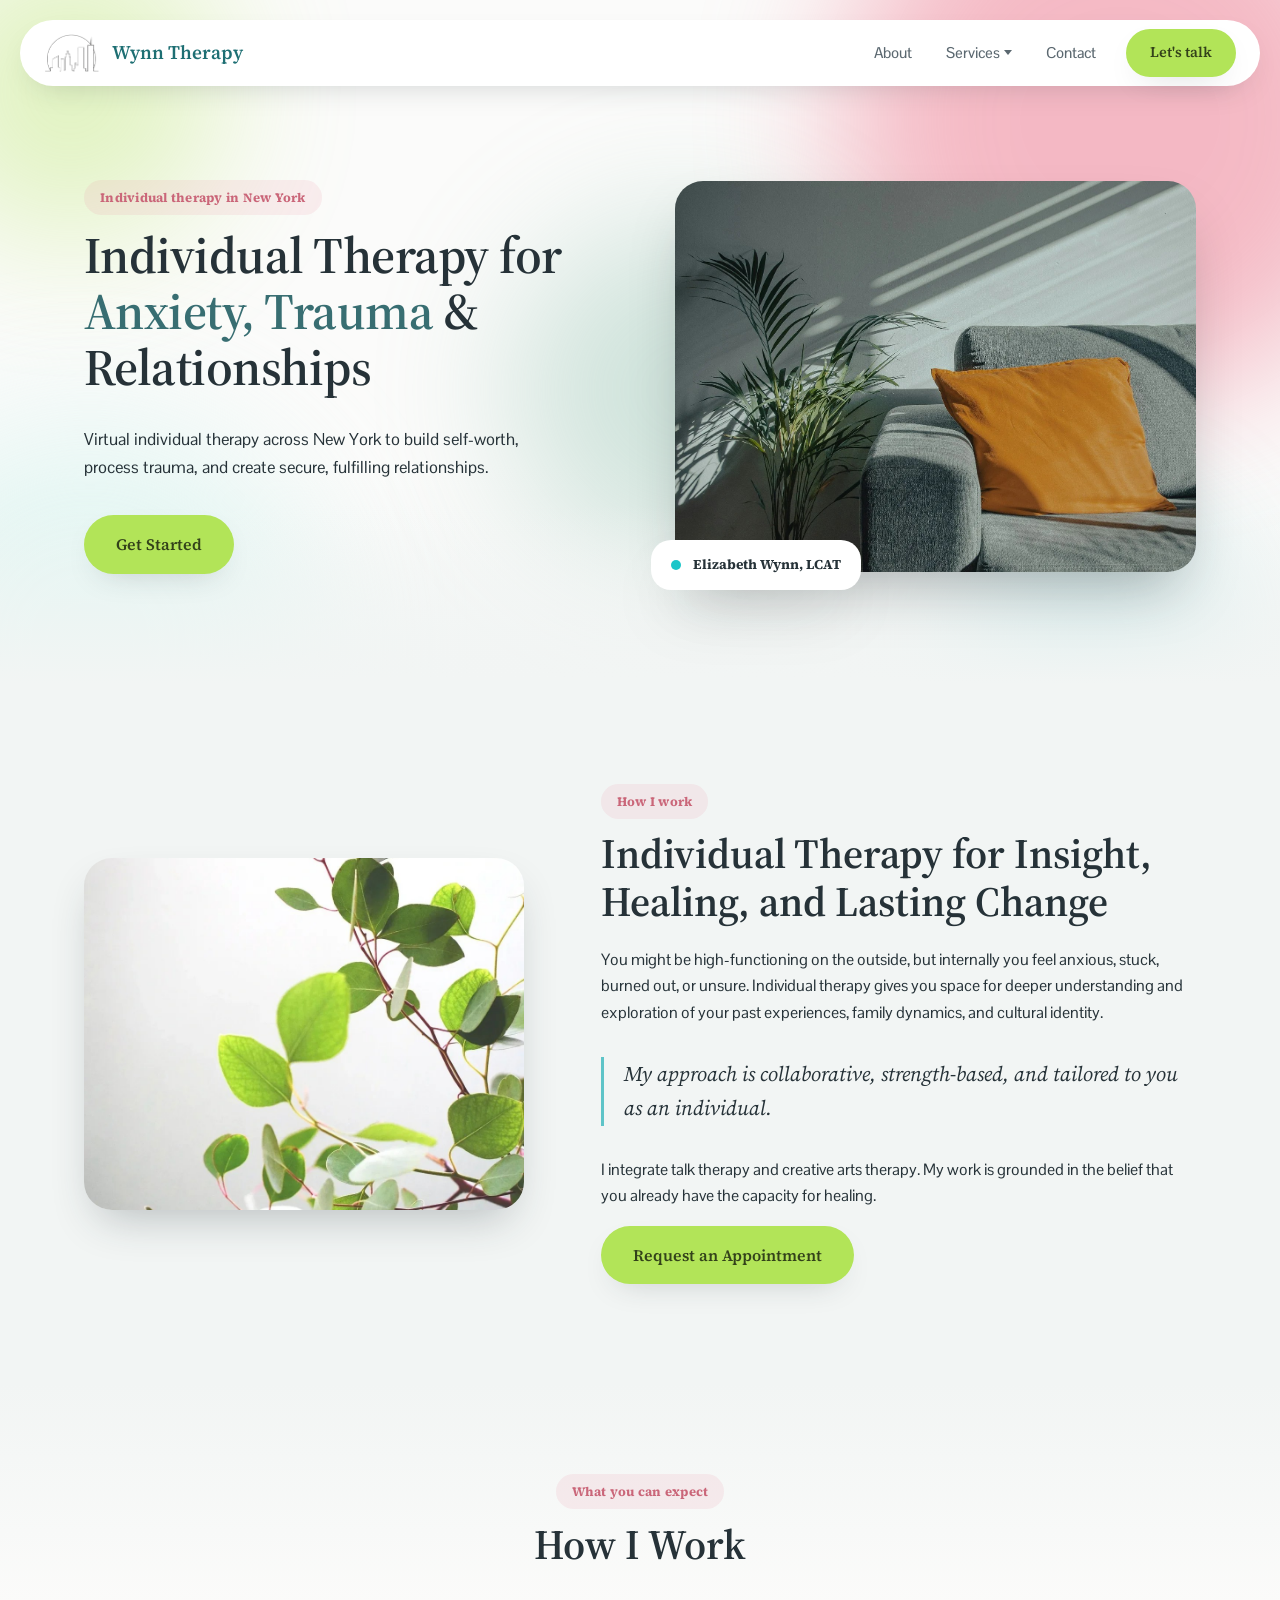
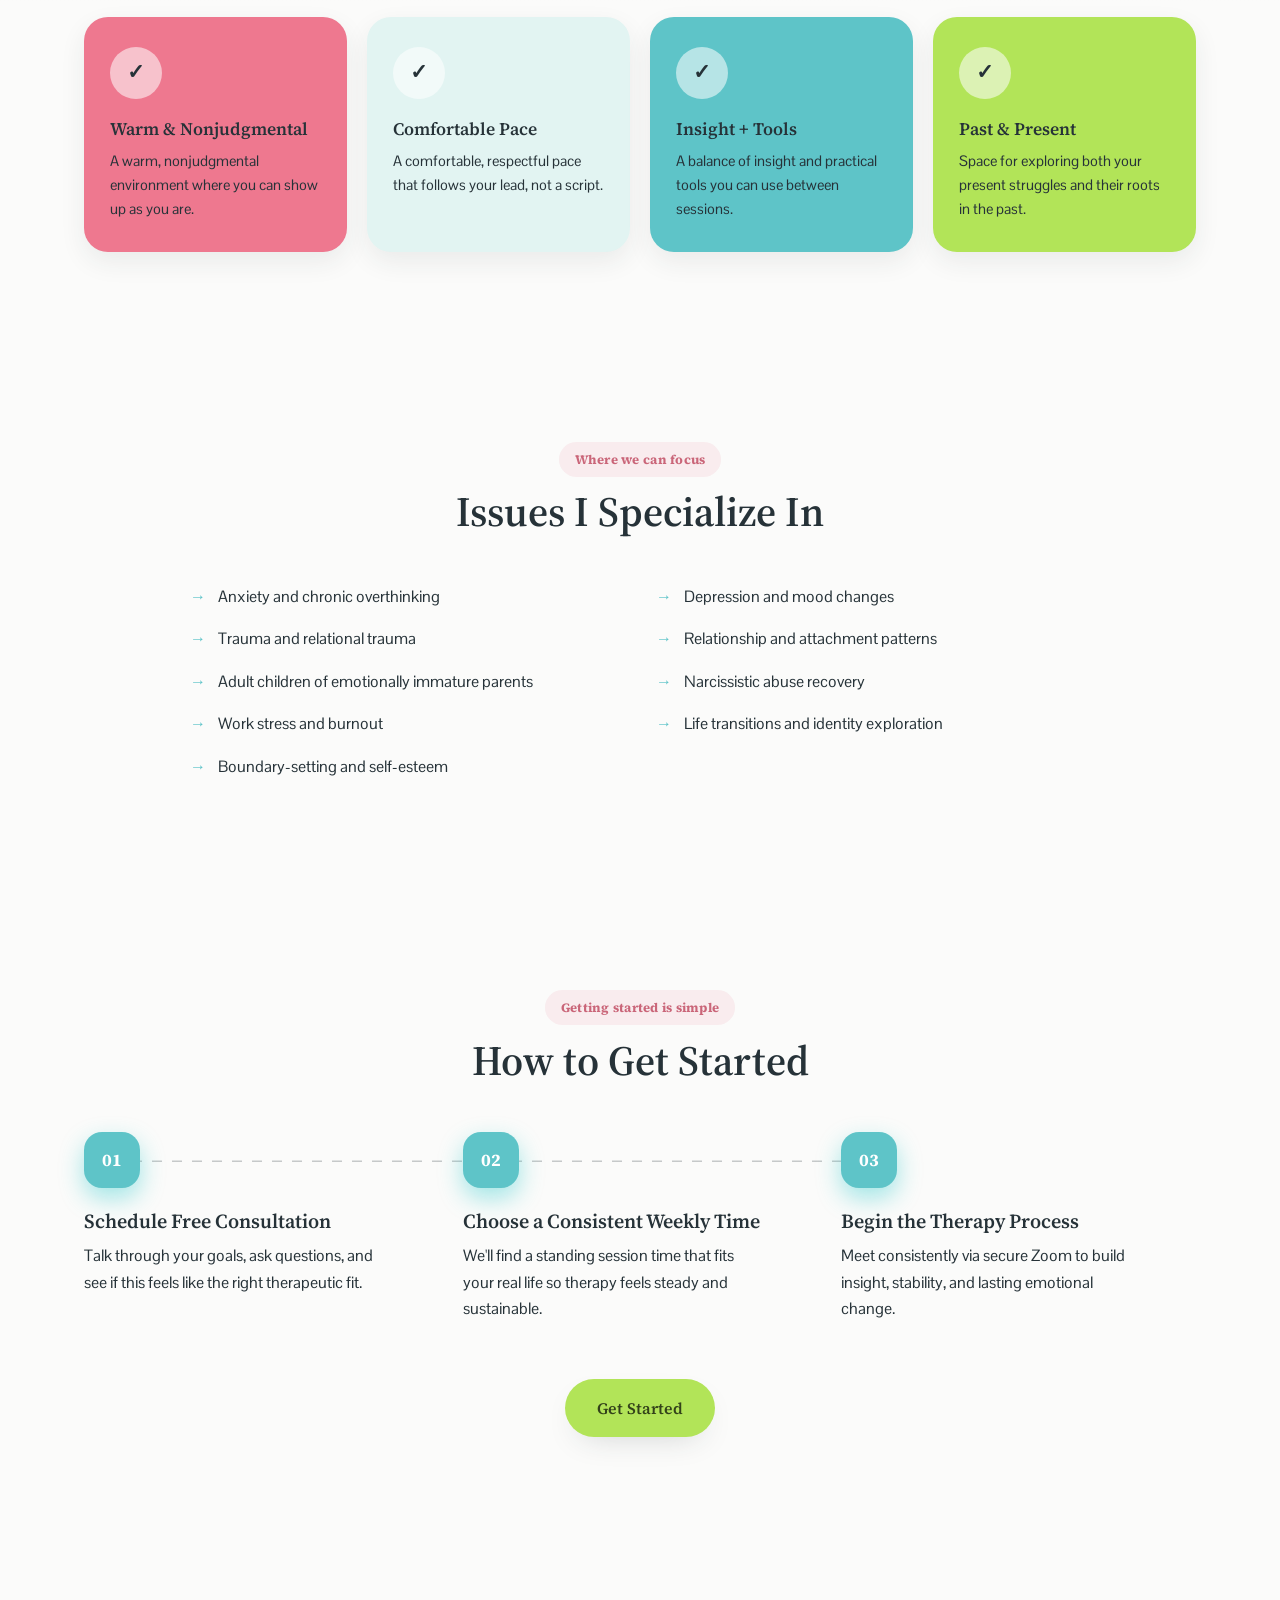
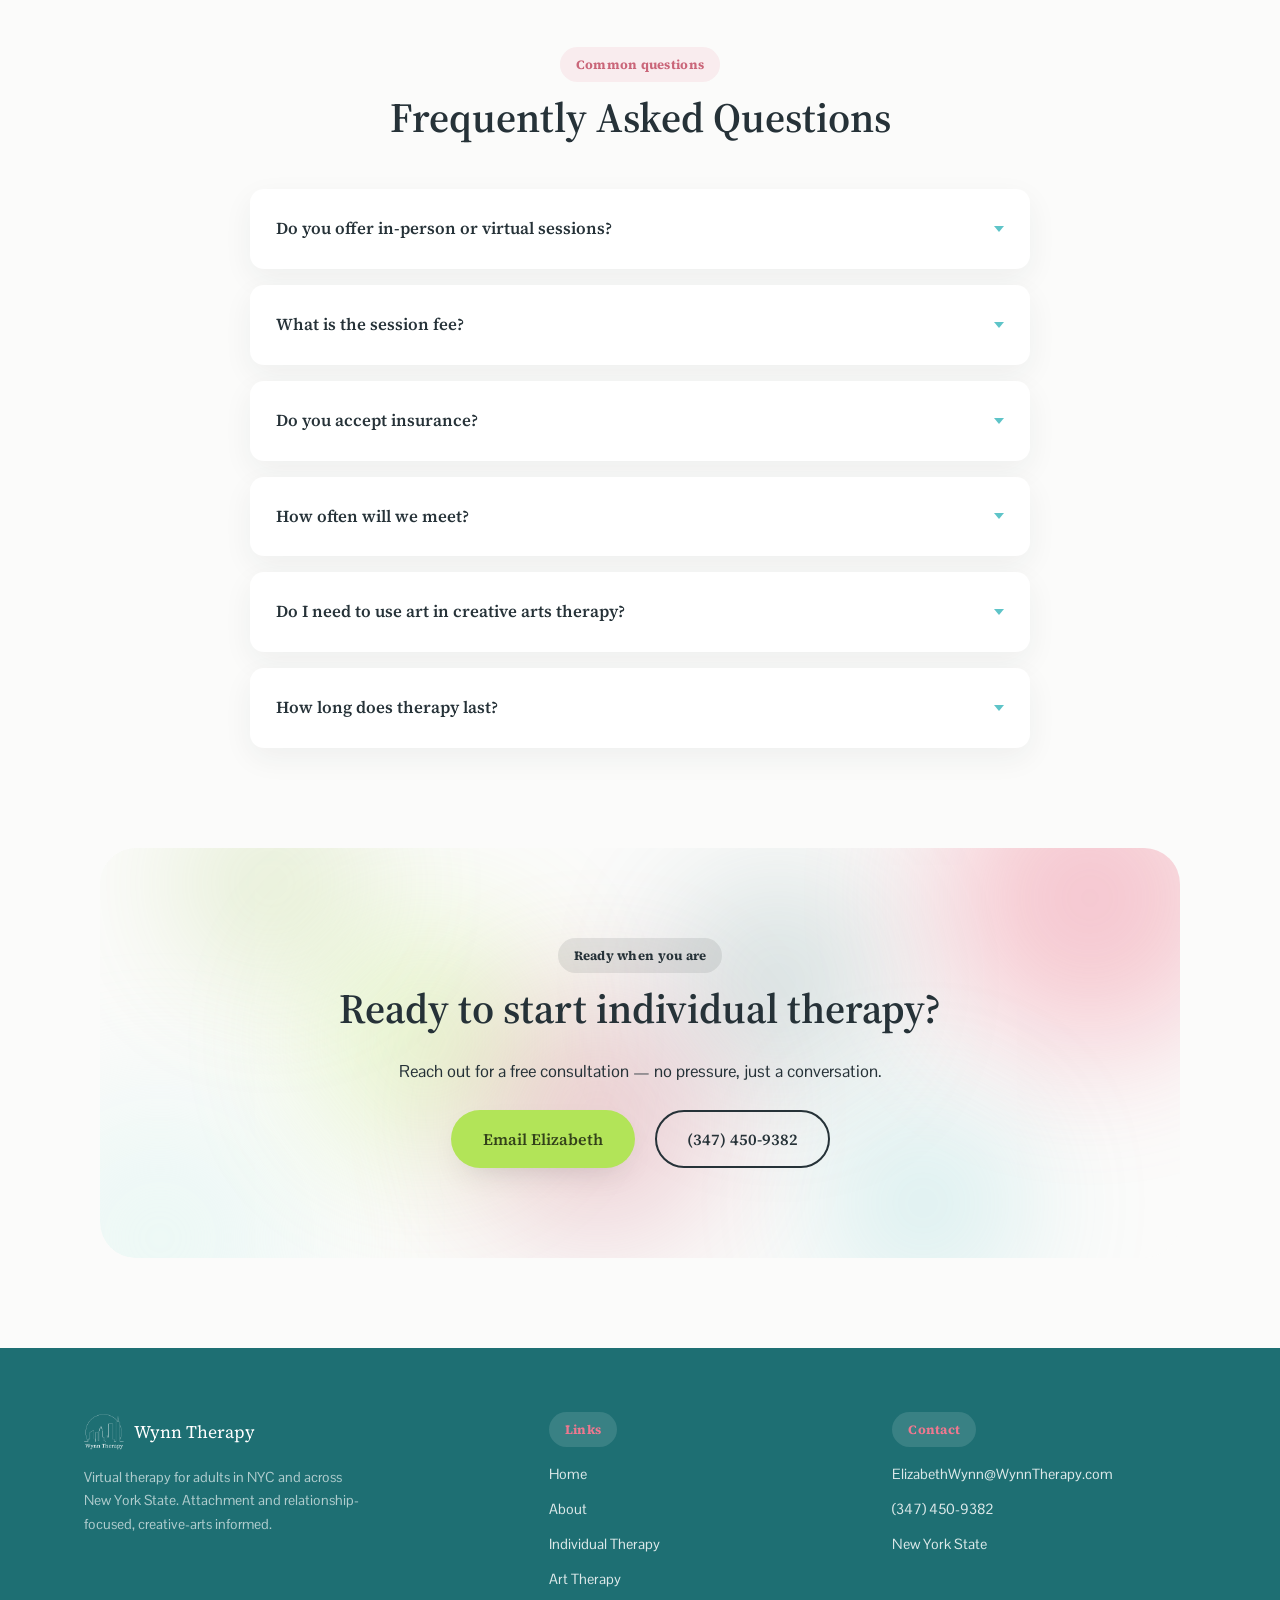
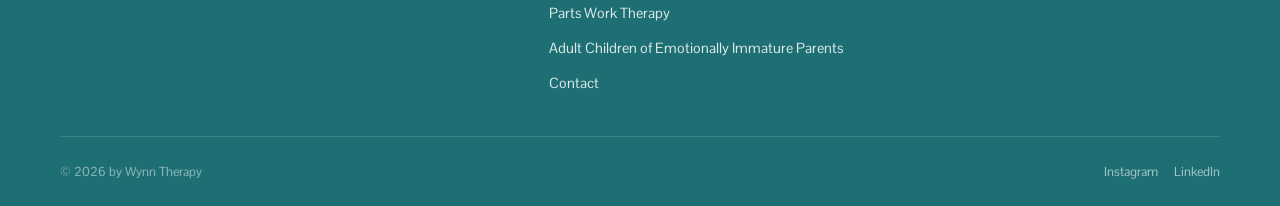
==== commit 0af5b376: "Align palette to brand colors, restore original hero copy, add CTA modal form - Update core palette " ====
--- a/individual-therapy.html
+++ b/individual-therapy.html
@@ -60,7 +60,7 @@
         <span class="eyebrow">Individual therapy in New York</span>
         <h1>Individual Therapy for <span class="hl">Anxiety, Trauma</span> &amp; Relationships</h1>
         <p class="lede">Virtual individual therapy across New York to build self-worth, process trauma, and create secure, fulfilling relationships.</p>
-        <a class="btn btn-primary" href="index.html#contact">Get Started</a>
+        <a class="btn btn-primary js-open-cta-modal" href="index.html#contact">Get Started</a>
       </div>
       <div class="hero-figure reveal reveal-from-right">
         <div class="card">
@@ -166,7 +166,7 @@
         </li>
       </ol>
       <div class="process-cta reveal">
-        <a class="btn btn-primary" href="index.html#contact">Get Started</a>
+        <a class="btn btn-primary js-open-cta-modal" href="index.html#contact">Get Started</a>
       </div>
     </div>
   </section>
@@ -270,6 +270,27 @@
   </div>
 </footer>
 
+<div class="cta-modal" id="ctaModal" aria-hidden="true">
+  <div class="cta-modal-backdrop" data-modal-close></div>
+  <div class="cta-modal-dialog" role="dialog" aria-modal="true" aria-labelledby="ctaModalTitle">
+    <button class="cta-modal-close" type="button" aria-label="Close" data-modal-close>&times;</button>
+    <span class="eyebrow eyebrow-center">Ready when you are</span>
+    <h3 id="ctaModalTitle">Ready to start?</h3>
+    <p>Reach out for a free consultation &mdash; no pressure, just a conversation.</p>
+    <form class="cta-form" id="ctaForm">
+      <label class="sr-only" for="ctaName">Name</label>
+      <input type="text" id="ctaName" name="name" placeholder="Name" required />
+      <label class="sr-only" for="ctaEmail">Email</label>
+      <input type="email" id="ctaEmail" name="email" placeholder="Email" required />
+      <label class="sr-only" for="ctaPhone">Phone</label>
+      <input type="tel" id="ctaPhone" name="phone" placeholder="Phone" required />
+      <label class="sr-only" for="ctaMessage">Message</label>
+      <textarea id="ctaMessage" name="message" placeholder="Message" rows="4" required></textarea>
+      <button class="btn btn-primary cta-form-submit" type="submit">Send Message</button>
+    </form>
+  </div>
+</div>
+
 <script src="script.js"></script>
 </body>
 </html>
--- a/styles.css
+++ b/styles.css
@@ -5,17 +5,17 @@
   --ink-soft: #5b6870;
   --cream: #fbfbfa;
   --panel: #f2f5f4;
-  --mint: #e3f3ef;
+  --mint: #e2f4f2;
   --mint-deep: #cdeae2;
   --mint-mid: #8fc0ae;
-  --rose: #e78ba1;
-  --rose-deep: #dd7690;
-  --lime: #c3dd4e;
-  --lime-deep: #a9c435;
+  --rose: #ee788f;
+  --rose-deep: #ca6679;
+  --lime: #b2e458;
+  --lime-deep: #97c14a;
   --mint-bg: #dcf5f1;
-  --teal-accent: #1e6f73;
-  --teal-deep: #123f42;
-  --cyan-accent: #1cc6c9;
+  --teal-accent: #386e72;
+  --teal-deep: #386e72;
+  --cyan-accent: #5ec4c8;
   --white: #ffffff;
   --radius: 14px;
   --radius-lg: 28px;
@@ -416,11 +416,10 @@
 }
 .hero-copy p.lede {
   font-size: 1.05rem;
-  color: var(--ink-soft);
+  color: var(--ink);
   max-width: 460px;
   margin-bottom: 2em;
 }
-.hero-copy h1 .hl { font-style: italic; }
 .hero-figure { position: relative; }
 .hero-figure .card {
   border-radius: var(--radius-lg);
@@ -560,7 +559,7 @@
 
 /* ---------- Marquee band ---------- */
 .marquee-band {
-  background: var(--teal-accent);
+  background: #1e6f73;
   overflow: hidden;
   padding: 26px 0;
   position: relative;
@@ -593,13 +592,16 @@
   gap: 20px;
 }
 .benefit-card {
-  background: var(--panel);
   border-radius: 24px;
   padding: 30px 26px;
-  box-shadow: none;
+  box-shadow: 0 10px 26px rgba(38, 50, 56, 0.08);
   transition: transform 0.3s ease, box-shadow 0.3s ease;
 }
-.benefit-card:hover { transform: translateY(-6px); box-shadow: 0 20px 40px rgba(38, 50, 56, 0.08); }
+.benefit-card:hover { transform: translateY(-6px); box-shadow: 0 20px 40px rgba(38, 50, 56, 0.14); }
+.benefit-card:nth-child(4n+1) { background: var(--rose); }
+.benefit-card:nth-child(4n+2) { background: var(--mint); }
+.benefit-card:nth-child(4n+3) { background: var(--cyan-accent); }
+.benefit-card:nth-child(4n+4) { background: var(--lime); }
 .icon-chip {
   width: 52px;
   height: 52px;
@@ -608,6 +610,7 @@
   align-items: center;
   justify-content: center;
   margin-bottom: 20px;
+  background: rgba(255, 255, 255, 0.55);
 }
 .icon-chip img { width: 26px; height: 26px; }
 .icon-chip.check-icon {
@@ -616,12 +619,8 @@
   color: var(--ink);
   line-height: 1;
 }
-.benefit-card:nth-child(1) .icon-chip { background: rgba(231, 139, 161, 0.18); }
-.benefit-card:nth-child(2) .icon-chip { background: var(--mint-bg); }
-.benefit-card:nth-child(3) .icon-chip { background: rgba(143, 192, 174, 0.3); }
-.benefit-card:nth-child(4) .icon-chip { background: rgba(38, 50, 56, 0.12); }
 .benefit-card h3 { font-size: 1.1rem; margin-bottom: 10px; }
-.benefit-card p { color: var(--ink-soft); font-size: 0.92rem; margin-bottom: 0; }
+.benefit-card p { color: var(--ink); font-size: 0.92rem; margin-bottom: 0; }
 
 /* ---------- About / Intro ---------- */
 .about {
@@ -650,6 +649,9 @@
 .about--solid::before,
 .about--solid::after {
   display: none;
+}
+.about--solid {
+  background: #e2f4f2;
 }
 .about-grid {
   display: grid;
@@ -680,7 +682,7 @@
 .testimonial { padding: 100px 0; }
 .testimonial-card {
   position: relative;
-  background: #e7f7f5;
+  background: var(--teal-deep);
   border-radius: var(--radius-lg);
   padding: 60px clamp(28px, 6vw, 90px);
   overflow: hidden;
@@ -691,8 +693,8 @@
   left: 32px;
   font-family: var(--font-display);
   font-size: 5rem;
-  color: var(--rose-deep);
-  opacity: 0.35;
+  color: var(--lime);
+  opacity: 0.5;
   line-height: 1;
 }
 .testimonial-text {
@@ -700,11 +702,11 @@
   font-family: var(--font-display);
   font-size: clamp(1.4rem, 1.1rem + 1.2vw, 2rem);
   line-height: 1.4;
-  color: var(--ink);
+  color: var(--white);
   max-width: 820px;
   margin: 0 0 0.8em;
 }
-.testimonial-text em { font-style: italic; color: var(--teal-accent); }
+.testimonial-text em { font-style: italic; color: var(--lime); }
 .testimonial-name {
   position: relative;
   display: block;
@@ -712,7 +714,7 @@
   font-weight: 700;
   letter-spacing: 0.04em;
   font-size: 0.85rem;
-  color: var(--ink-soft);
+  color: rgba(255, 255, 255, 0.75);
 }
 
 /* ---------- Services ---------- */
@@ -745,10 +747,10 @@
   transition: transform 0.3s ease, box-shadow 0.3s ease;
 }
 .service-card:hover { transform: translateY(-6px); box-shadow: 0 20px 40px rgba(38, 50, 56, 0.14); }
-.service-card:nth-child(4n+1) { background: linear-gradient(160deg, #fff 0%, rgba(231, 139, 161, 0.22) 130%); }
-.service-card:nth-child(4n+2) { background: linear-gradient(160deg, #fff 0%, var(--mint-bg) 130%); }
-.service-card:nth-child(4n+3) { background: linear-gradient(160deg, #fff 0%, rgba(143, 192, 174, 0.28) 130%); }
-.service-card:nth-child(4n+4) { background: linear-gradient(160deg, #fff 0%, rgba(38, 50, 56, 0.14) 130%); }
+.service-card:nth-child(4n+1) { background: var(--rose); }
+.service-card:nth-child(4n+2) { background: var(--mint); }
+.service-card:nth-child(4n+3) { background: var(--cyan-accent); }
+.service-card:nth-child(4n+4) { background: var(--lime); }
 .service-card img {
   width: 100%;
   height: auto;
@@ -757,7 +759,7 @@
 }
 .service-card-body { padding: 24px 22px 28px; }
 .service-card h3 { font-size: 1.1rem; }
-.service-card p { color: var(--ink-soft); font-size: 0.92rem; margin-bottom: 1.25em; }
+.service-card p { color: var(--ink); font-size: 0.92rem; margin-bottom: 1.25em; }
 
 /* ---------- Stats ---------- */
 .stats { padding: 100px 0 60px; }
@@ -769,17 +771,18 @@
   font-size: 1.1rem;
   padding: 0;
 }
-.stats-sub { color: var(--ink-soft); max-width: 560px; margin: 0.5em auto 0; }
+.stats-sub { color: var(--ink); max-width: 560px; margin: 0.5em auto 0; }
 .stats-grid {
   display: grid;
   grid-template-columns: repeat(3, 1fr);
   gap: 20px;
 }
 .stat-card {
-  background: var(--panel);
+  background: #e2f4f2;
   border-radius: var(--radius-lg);
   padding: 40px 28px;
   text-align: center;
+  box-shadow: 0 10px 26px rgba(38, 50, 56, 0.08);
 }
 .stat-num {
   display: block;
@@ -790,7 +793,7 @@
   line-height: 1;
   margin-bottom: 0.4em;
 }
-.stat-card p { color: var(--ink-soft); margin: 0; }
+.stat-card p { color: var(--ink); margin: 0; }
 
 /* ---------- Credentials ---------- */
 .creds { padding: 60px 0; }
@@ -825,7 +828,7 @@
 /* ---------- Bio ---------- */
 .bio {
   position: relative;
-  background: var(--teal-deep);
+  background: #386e72;
   padding: 110px 0;
 }
 .bio .eyebrow {
@@ -894,22 +897,23 @@
   transition: transform 0.2s ease;
 }
 .specialty-arrow:hover { transform: translateX(3px); }
-.specialty-card-1 { background: linear-gradient(160deg, #fff 0%, rgba(231, 139, 161, 0.22) 130%); color: var(--ink); }
-.specialty-card-1 .specialty-no { color: var(--rose-deep); }
-.specialty-card-1 p { color: var(--ink-soft); }
-.specialty-card-1 .specialty-arrow { background: var(--white); color: var(--rose-deep); }
-.specialty-card-2 { background: linear-gradient(160deg, #fff 0%, var(--mint-bg) 130%); color: var(--ink); }
-.specialty-card-2 .specialty-no { color: var(--teal-accent); }
-.specialty-card-2 p { color: var(--ink-soft); }
-.specialty-card-2 .specialty-arrow { background: var(--white); color: var(--teal-accent); }
-.specialty-card-3 { background: linear-gradient(160deg, #fff 0%, rgba(143, 192, 174, 0.28) 130%); color: var(--ink); }
-.specialty-card-3 .specialty-no { color: var(--mint-mid); }
-.specialty-card-3 p { color: var(--ink-soft); }
-.specialty-card-3 .specialty-arrow { background: var(--white); color: var(--mint-mid); }
-.specialty-card-4 { background: linear-gradient(160deg, #fff 0%, rgba(38, 50, 56, 0.14) 130%); color: var(--ink); }
-.specialty-card-4 .specialty-no { color: var(--ink-soft); }
-.specialty-card-4 p { color: var(--ink-soft); }
-.specialty-card-4 .specialty-arrow { background: var(--white); color: var(--ink); }
+.specialty-card-1 { background: var(--lime); color: var(--ink); }
+.specialty-card-1 .specialty-no { color: var(--teal-accent); }
+.specialty-card-1 p { color: var(--ink); }
+.specialty-card-1 .specialty-arrow { background: var(--white); color: var(--teal-accent); }
+.specialty-card-2 { background: var(--rose); color: var(--ink); }
+.specialty-card-2 .specialty-no { color: var(--teal-deep); }
+.specialty-card-2 p { color: var(--ink); }
+.specialty-card-2 .specialty-arrow { background: var(--white); color: var(--teal-deep); }
+.specialty-card-3 { background: var(--cyan-accent); color: var(--ink); }
+.specialty-card-3 .specialty-no { color: var(--teal-deep); }
+.specialty-card-3 p { color: var(--ink); }
+.specialty-card-3 .specialty-arrow { background: var(--white); color: var(--teal-deep); }
+.specialty-card-4 { background: var(--teal-accent); color: var(--white); }
+.specialty-card-4 h3 { color: var(--white); }
+.specialty-card-4 .specialty-no { color: var(--lime); }
+.specialty-card-4 p { color: rgba(255, 255, 255, 0.85); }
+.specialty-card-4 .specialty-arrow { background: rgba(255, 255, 255, 0.2); color: var(--white); }
 
 /* ---------- Process / Steps ---------- */
 .process { padding: 110px 0; }
@@ -952,13 +956,13 @@
   margin-bottom: 22px;
   box-shadow: 0 10px 24px rgba(28, 198, 201, 0.4);
 }
-.process-card p { color: var(--ink-soft); margin-bottom: 0; max-width: 300px; }
+.process-card p { color: var(--ink); margin-bottom: 0; max-width: 300px; }
 .process-cta { text-align: center; margin-top: 56px; }
 
 /* ---------- CTA band ---------- */
 .cta-band-wrap { padding: 0 clamp(16px, 4vw, 40px) 90px; }
 .cta-band {
-  background: linear-gradient(135deg, #ffacbf, #dcf5f1);
+  background: var(--cream);
   border-radius: 36px;
   text-align: center;
   padding: 90px 40px;
@@ -1061,7 +1065,7 @@
 }
 .cta-band-inner { position: relative; z-index: 1; }
 .cta-band h2 { color: var(--ink); max-width: 640px; margin: 0.3em auto 0.6em; }
-.cta-band p { color: rgba(38, 50, 56, 0.8); font-size: 1.05rem; }
+.cta-band p { color: var(--ink); font-size: 1.05rem; }
 .contact-links {
   display: flex;
   gap: 20px;
@@ -1149,7 +1153,7 @@
   flex-shrink: 0;
 }
 .faq-item[open] .chevron { transform: rotate(180deg); }
-.faq-item p { color: var(--ink-soft); padding-bottom: 20px; margin: 0; }
+.faq-item p { color: var(--ink); padding-bottom: 20px; margin: 0; }
 
 /* ---------- Footer ---------- */
 .site-footer {
@@ -1260,3 +1264,87 @@
   .specialty-grid { grid-template-columns: 1fr; }
   .hero-cta-row { gap: 14px; }
 }
+
+/* ---------- CTA modal ---------- */
+.cta-modal {
+  position: fixed;
+  inset: 0;
+  z-index: 300;
+  display: flex;
+  align-items: center;
+  justify-content: center;
+  padding: 24px;
+  opacity: 0;
+  visibility: hidden;
+  transition: opacity 0.25s ease, visibility 0.25s ease;
+}
+.cta-modal.is-open { opacity: 1; visibility: visible; }
+.cta-modal-backdrop {
+  position: absolute;
+  inset: 0;
+  background: rgba(28, 37, 41, 0.55);
+}
+.cta-modal-dialog {
+  position: relative;
+  background: var(--white);
+  border-radius: var(--radius-lg);
+  padding: 48px 40px;
+  max-width: 500px;
+  width: 100%;
+  max-height: calc(100vh - 48px);
+  overflow-y: auto;
+  text-align: center;
+  box-shadow: var(--shadow-lg);
+  transform: translateY(16px) scale(0.98);
+  transition: transform 0.25s ease;
+}
+.cta-modal.is-open .cta-modal-dialog { transform: translateY(0) scale(1); }
+.cta-modal-close {
+  position: absolute;
+  top: 16px;
+  right: 16px;
+  width: 36px;
+  height: 36px;
+  border-radius: 50%;
+  border: none;
+  background: var(--panel);
+  color: var(--ink);
+  font-size: 1.3rem;
+  line-height: 1;
+  cursor: pointer;
+  display: flex;
+  align-items: center;
+  justify-content: center;
+  transition: background 0.15s ease;
+}
+.cta-modal-close:hover { background: var(--mint); }
+.cta-modal-dialog h3 { margin-top: 0.2em; }
+.cta-modal-dialog p { color: var(--ink); margin-bottom: 1.5em; }
+
+.cta-form {
+  display: flex;
+  flex-direction: column;
+  gap: 14px;
+  text-align: left;
+}
+.cta-form input,
+.cta-form textarea {
+  width: 100%;
+  padding: 13px 16px;
+  border-radius: 12px;
+  border: 1.5px solid rgba(38, 50, 56, 0.16);
+  font-family: var(--font-body);
+  font-size: 0.95rem;
+  color: var(--ink);
+  background: var(--white);
+  transition: border-color 0.15s ease;
+}
+.cta-form input::placeholder,
+.cta-form textarea::placeholder { color: var(--ink-soft); }
+.cta-form input:focus,
+.cta-form textarea:focus {
+  outline: none;
+  border-color: var(--teal-accent);
+}
+.cta-form textarea { resize: vertical; min-height: 90px; font-family: var(--font-body); }
+.cta-form-submit { width: 100%; margin-top: 4px; }
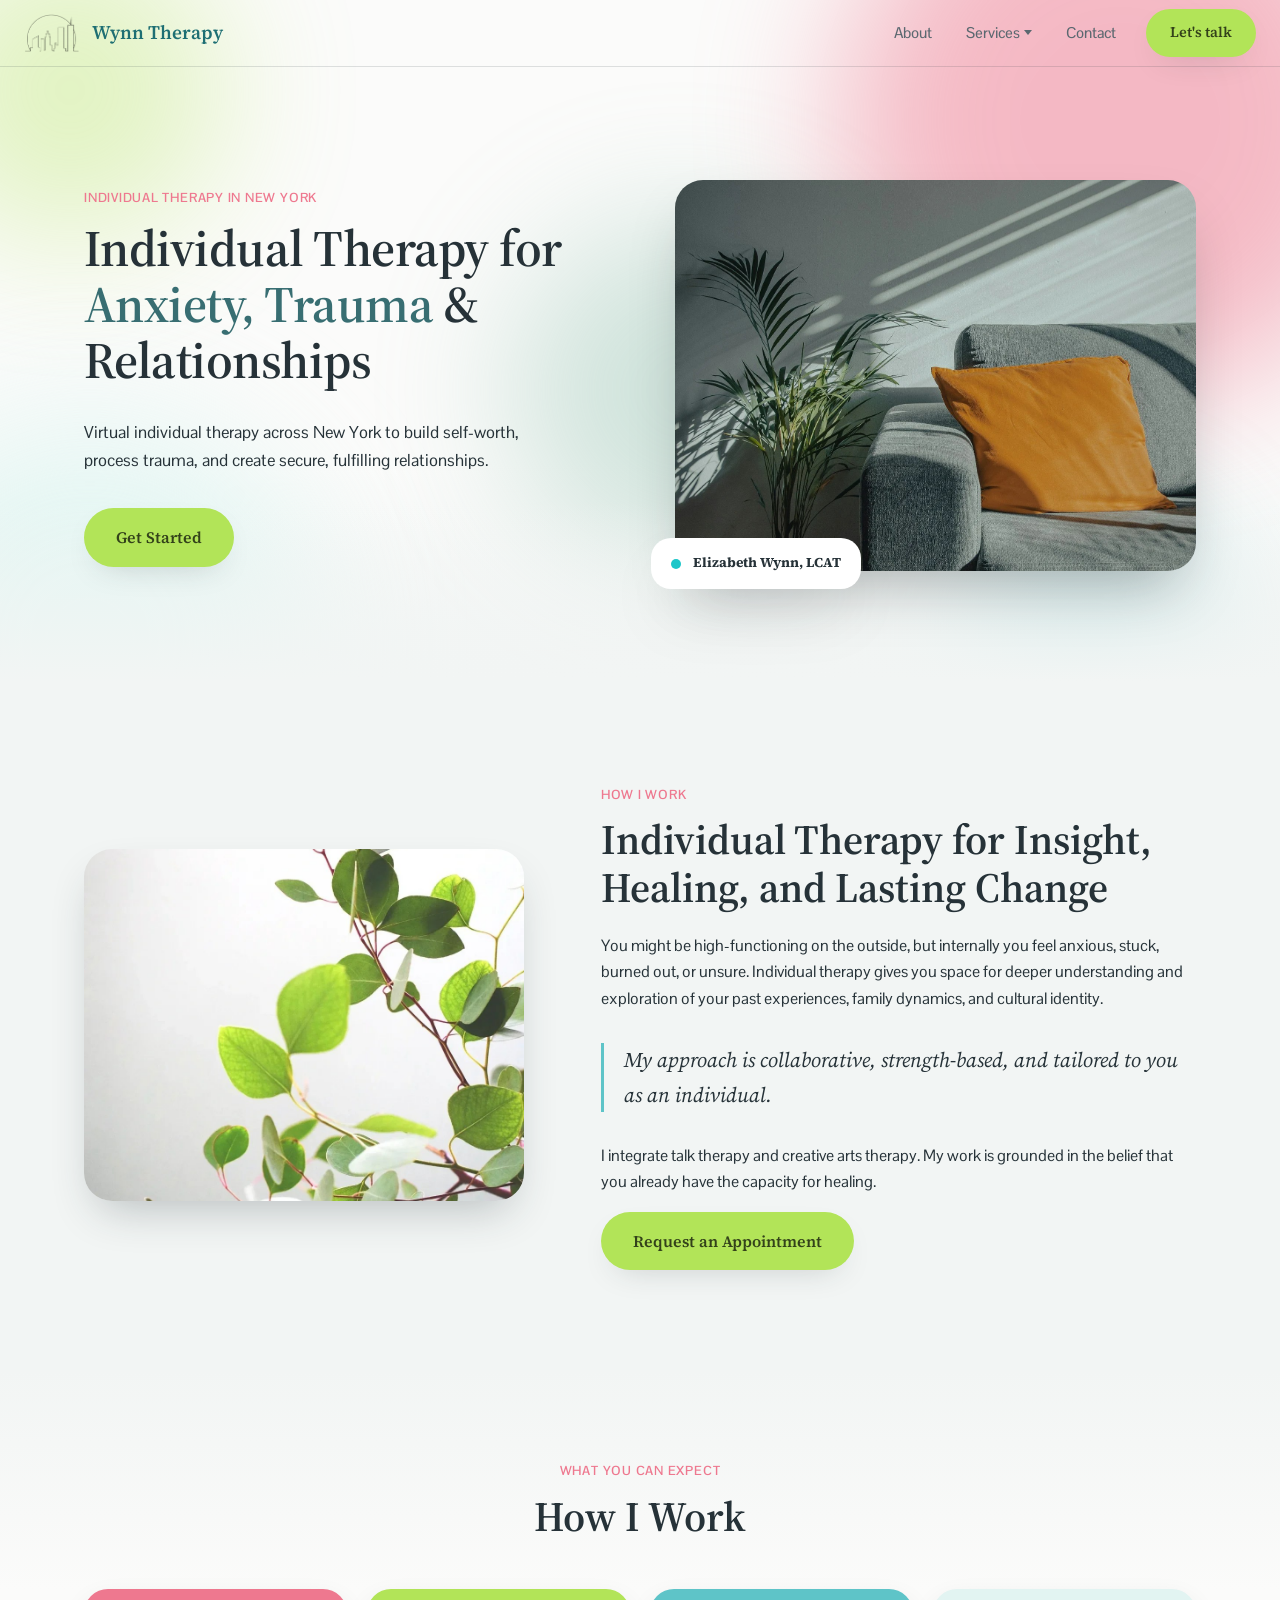
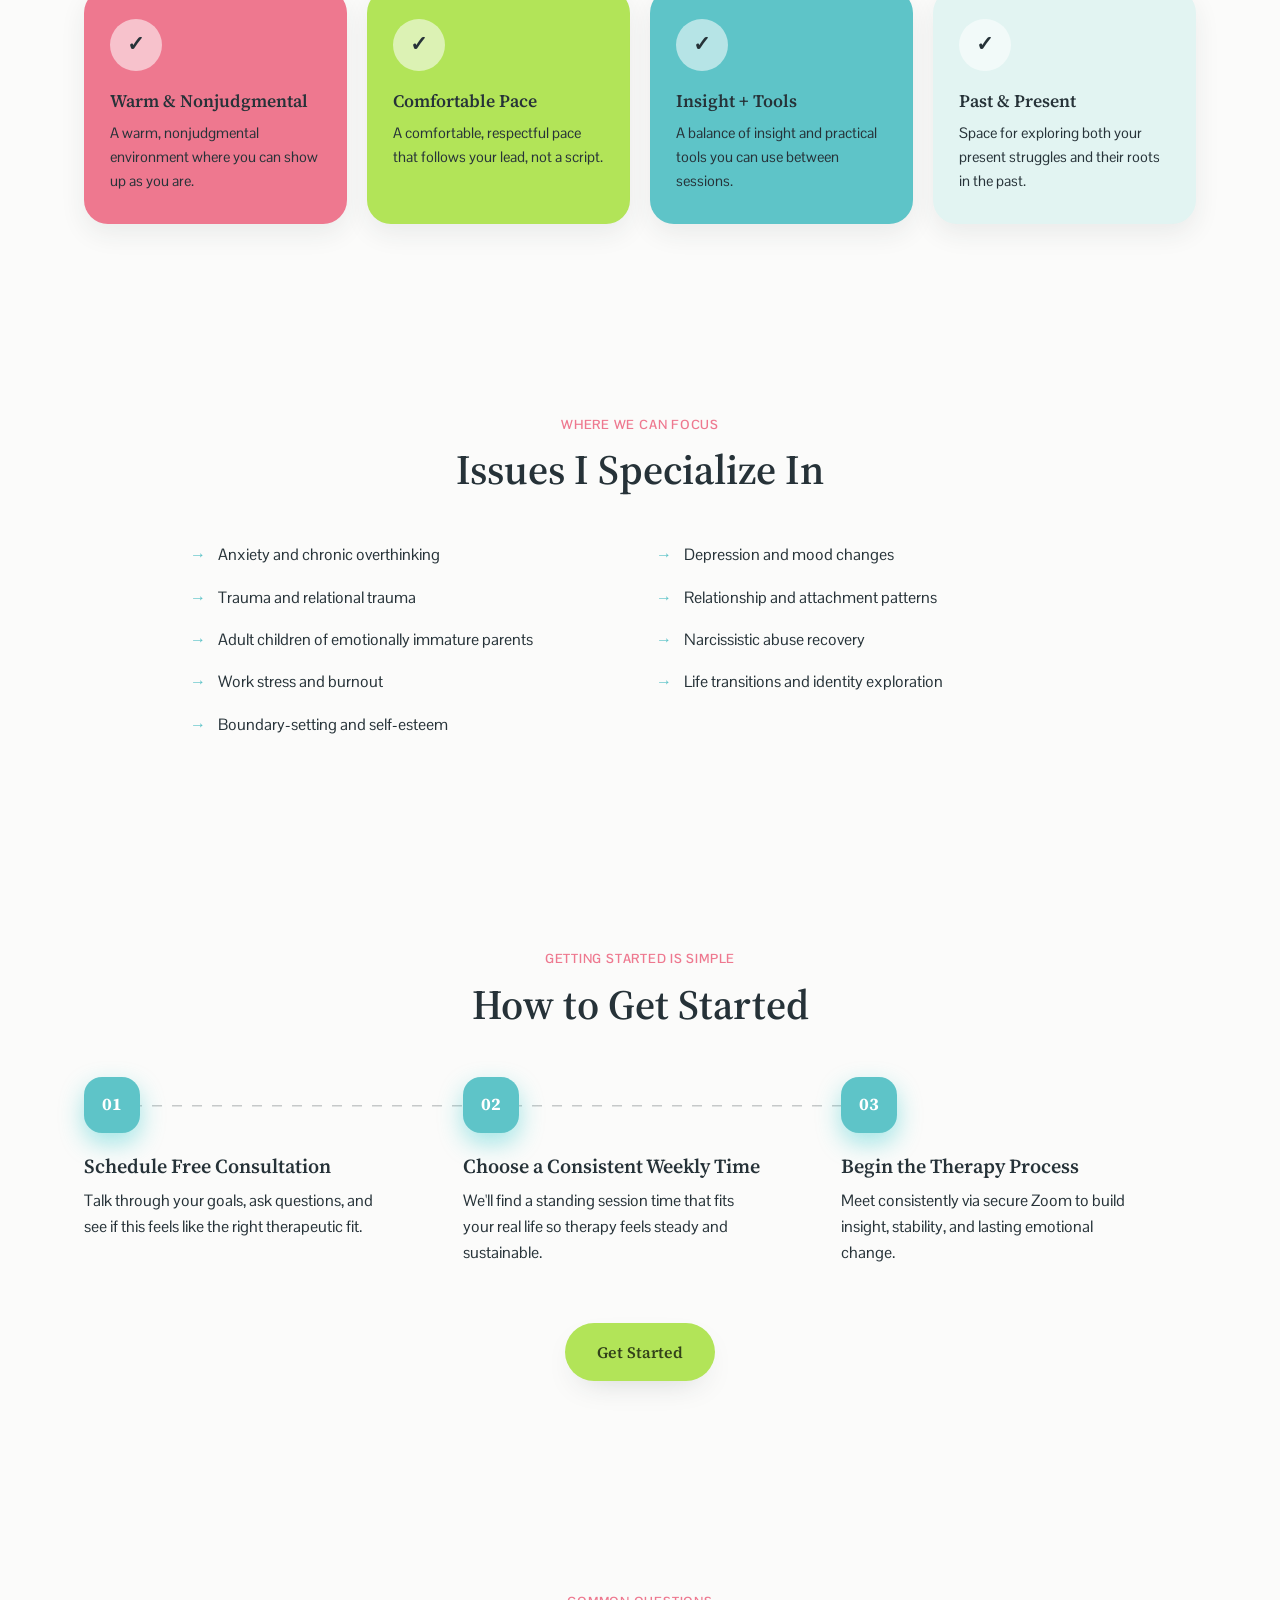
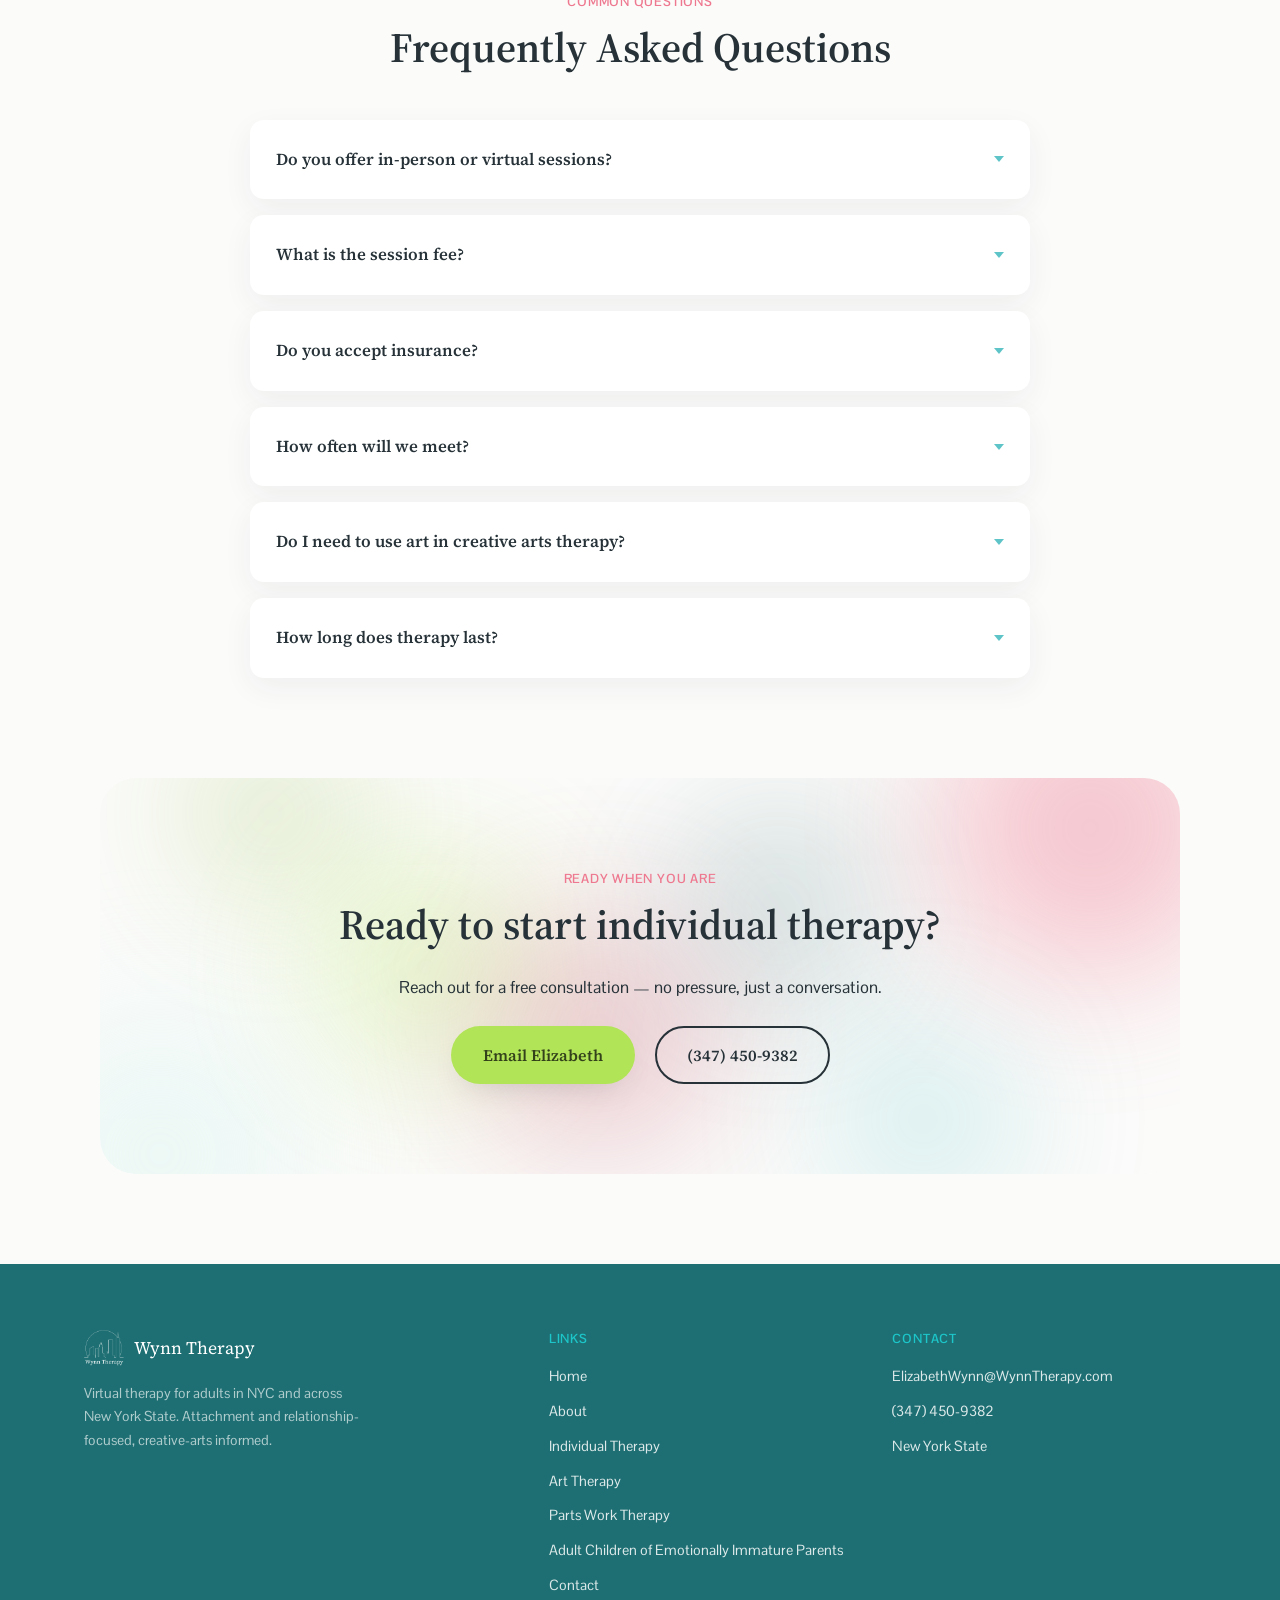
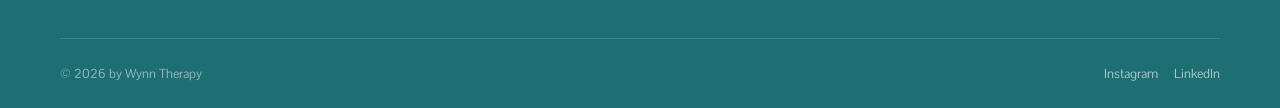
==== commit d571382d: "Restyle header and eyebrow text; recolor accent cards - Replace floating pill nav with a transparent" ====
--- a/individual-therapy.html
+++ b/individual-therapy.html
@@ -18,34 +18,36 @@
 
 <a class="skip-link" href="#main">Skip to content</a>
 
-<header class="site-header" id="top">
-  <div class="header-inner">
-    <a class="brand" href="index.html">
-      <img src="images/wynn-therapy-logo.png" alt="Wynn Therapy" width="56" height="56" />
-      <span>Wynn Therapy</span>
-    </a>
-
-    <button class="nav-toggle" id="navToggle" aria-expanded="false" aria-controls="primaryNav">
-      <span></span><span></span><span></span>
-      <span class="sr-only">Menu</span>
-    </button>
-
-    <nav class="primary-nav" id="primaryNav">
-      <a href="index.html#about">About</a>
-      <div class="nav-dropdown">
-        <a href="index.html#services">Services <span class="caret" aria-hidden="true"></span></a>
-        <div class="dropdown-menu">
-          <a href="individual-therapy.html">Individual Therapy</a>
-          <a href="index.html#services">Creative Arts Therapy</a>
-          <a href="index.html#services">Parts Work Therapy</a>
-          <a href="index.html#services">Adult Children of Emotionally Immature Parents</a>
-        </div>
-      </div>
-      <a href="index.html#contact">Contact</a>
-      <a class="btn btn-primary btn-small" href="index.html#contact">Let's talk</a>
-    </nav>
-  </div>
-</header>
+<div class="site-header-wrap" id="headerWrap">
+  <header class="site-header" id="top">
+    <div class="header-inner">
+      <a class="brand" href="index.html">
+        <img src="images/wynn-therapy-logo.png" alt="Wynn Therapy" width="56" height="56" />
+        <span>Wynn Therapy</span>
+      </a>
+
+      <button class="nav-toggle" id="navToggle" aria-expanded="false" aria-controls="primaryNav">
+        <span></span><span></span><span></span>
+        <span class="sr-only">Menu</span>
+      </button>
+
+      <nav class="primary-nav" id="primaryNav">
+        <a href="index.html#about">About</a>
+        <div class="nav-dropdown">
+          <a href="index.html#services">Services <span class="caret" aria-hidden="true"></span></a>
+          <div class="dropdown-menu">
+            <a href="individual-therapy.html">Individual Therapy</a>
+            <a href="index.html#services">Creative Arts Therapy</a>
+            <a href="index.html#services">Parts Work Therapy</a>
+            <a href="index.html#services">Adult Children of Emotionally Immature Parents</a>
+          </div>
+        </div>
+        <a href="index.html#contact">Contact</a>
+        <a class="btn btn-primary btn-small js-open-cta-modal" href="index.html#contact">Let's talk</a>
+      </nav>
+    </div>
+  </header>
+</div>
 
 <main id="main">
 
@@ -216,7 +218,7 @@
       <div class="blob-f6"></div>
       <div class="blob-f7"></div>
       <div class="cta-band-inner">
-        <span class="eyebrow eyebrow-light eyebrow-center">Ready when you are</span>
+        <span class="eyebrow eyebrow-center">Ready when you are</span>
         <h2>Ready to start individual therapy?</h2>
         <p>Reach out for a free consultation &mdash; no pressure, just a conversation.</p>
         <div class="contact-links">
--- a/styles.css
+++ b/styles.css
@@ -97,18 +97,17 @@
 
 .eyebrow {
   display: inline-block;
-  font-family: var(--font-display);
-  text-transform: none;
-  letter-spacing: 0.02em;
+  font-family: var(--font-body);
+  text-transform: uppercase;
+  letter-spacing: 0.06em;
   font-size: 0.8rem;
   font-weight: 700;
-  color: var(--rose-deep);
-  background: rgba(231, 139, 161, 0.14);
-  padding: 7px 16px;
-  border-radius: 999px;
+  color: #ee788f;
+  background: none;
+  padding: 0;
+  border-radius: 0;
   margin-bottom: 0.9em;
 }
-.eyebrow-light { color: var(--white); background: rgba(255, 255, 255, 0.18); }
 .eyebrow-center { display: block; text-align: center; margin: 0 auto 0.9em; width: fit-content; }
 
 .section-head { max-width: 620px; margin-bottom: 48px; }
@@ -174,15 +173,22 @@
 .arrow-link:hover { color: var(--ink); }
 
 /* ---------- Header ---------- */
+.site-header-wrap {
+  position: fixed;
+  top: 0;
+  left: 0;
+  right: 0;
+  z-index: 100;
+}
+
 .site-header {
-  position: fixed;
-  top: 20px;
-  left: 20px;
-  right: 20px;
-  z-index: 100;
-  background: #ffffff;
-  border-radius: 999px;
-  box-shadow: var(--shadow);
+  position: relative;
+  background: transparent;
+  border-bottom: 1px solid rgba(38, 50, 56, 0.14);
+  transition: background 0.3s ease;
+}
+.site-header-wrap.is-scrolled .site-header {
+  background: #e2f4f2;
 }
 
 .header-inner {
@@ -599,9 +605,9 @@
 }
 .benefit-card:hover { transform: translateY(-6px); box-shadow: 0 20px 40px rgba(38, 50, 56, 0.14); }
 .benefit-card:nth-child(4n+1) { background: var(--rose); }
-.benefit-card:nth-child(4n+2) { background: var(--mint); }
+.benefit-card:nth-child(4n+2) { background: var(--lime); }
 .benefit-card:nth-child(4n+3) { background: var(--cyan-accent); }
-.benefit-card:nth-child(4n+4) { background: var(--lime); }
+.benefit-card:nth-child(4n+4) { background: #e2f4f2; }
 .icon-chip {
   width: 52px;
   height: 52px;
@@ -706,7 +712,7 @@
   max-width: 820px;
   margin: 0 0 0.8em;
 }
-.testimonial-text em { font-style: italic; color: var(--lime); }
+.testimonial-text em { font-style: italic; color: #1cc6c9; }
 .testimonial-name {
   position: relative;
   display: block;
@@ -747,10 +753,7 @@
   transition: transform 0.3s ease, box-shadow 0.3s ease;
 }
 .service-card:hover { transform: translateY(-6px); box-shadow: 0 20px 40px rgba(38, 50, 56, 0.14); }
-.service-card:nth-child(4n+1) { background: var(--rose); }
-.service-card:nth-child(4n+2) { background: var(--mint); }
-.service-card:nth-child(4n+3) { background: var(--cyan-accent); }
-.service-card:nth-child(4n+4) { background: var(--lime); }
+.service-card { background: #ee788f; }
 .service-card img {
   width: 100%;
   height: auto;
@@ -760,17 +763,10 @@
 .service-card-body { padding: 24px 22px 28px; }
 .service-card h3 { font-size: 1.1rem; }
 .service-card p { color: var(--ink); font-size: 0.92rem; margin-bottom: 1.25em; }
+.service-card .arrow-link { color: var(--ink); }
 
 /* ---------- Stats ---------- */
 .stats { padding: 100px 0 60px; }
-.script-eyebrow {
-  background: none;
-  color: var(--rose-deep);
-  font-style: italic;
-  font-weight: 600;
-  font-size: 1.1rem;
-  padding: 0;
-}
 .stats-sub { color: var(--ink); max-width: 560px; margin: 0.5em auto 0; }
 .stats-grid {
   display: grid;
@@ -832,8 +828,8 @@
   padding: 110px 0;
 }
 .bio .eyebrow {
-  color: var(--white);
-  background: rgba(255, 255, 255, 0.14);
+  color: #5ec4c8;
+  background: none;
 }
 .bio-copy h2 { color: var(--white); }
 .bio-copy p { color: rgba(255, 255, 255, 0.78); }
@@ -909,11 +905,11 @@
 .specialty-card-3 .specialty-no { color: var(--teal-deep); }
 .specialty-card-3 p { color: var(--ink); }
 .specialty-card-3 .specialty-arrow { background: var(--white); color: var(--teal-deep); }
-.specialty-card-4 { background: var(--teal-accent); color: var(--white); }
-.specialty-card-4 h3 { color: var(--white); }
-.specialty-card-4 .specialty-no { color: var(--lime); }
-.specialty-card-4 p { color: rgba(255, 255, 255, 0.85); }
-.specialty-card-4 .specialty-arrow { background: rgba(255, 255, 255, 0.2); color: var(--white); }
+.specialty-card-4 { background: #e2f4f2; color: var(--ink); }
+.specialty-card-4 h3 { color: var(--ink); }
+.specialty-card-4 .specialty-no { color: var(--teal-accent); }
+.specialty-card-4 p { color: var(--ink); }
+.specialty-card-4 .specialty-arrow { background: var(--white); color: var(--ink); }
 
 /* ---------- Process / Steps ---------- */
 .process { padding: 110px 0; }
@@ -970,7 +966,6 @@
   position: relative;
   overflow: hidden;
 }
-.cta-band .eyebrow-light { color: var(--ink); background: rgba(38, 50, 56, 0.1); }
 .cta-band .btn-outline-light { border-color: var(--ink); color: var(--ink); }
 .cta-band .btn-outline-light:hover { background: var(--ink); color: var(--white); }
 .cta-band .blob-f {
@@ -1178,7 +1173,7 @@
   margin-bottom: 14px;
 }
 .footer-blurb { font-size: 0.88rem; color: rgba(255, 255, 255, 0.65); max-width: 280px; margin-bottom: 0; }
-.footer-col .eyebrow { display: block; margin-bottom: 16px; background: rgba(255, 255, 255, 0.12); color: var(--rose); width: fit-content; }
+.footer-col .eyebrow { display: block; margin-bottom: 16px; background: none; color: #1cc6c9; width: fit-content; }
 .footer-nav {
   display: flex;
   flex-direction: column;
